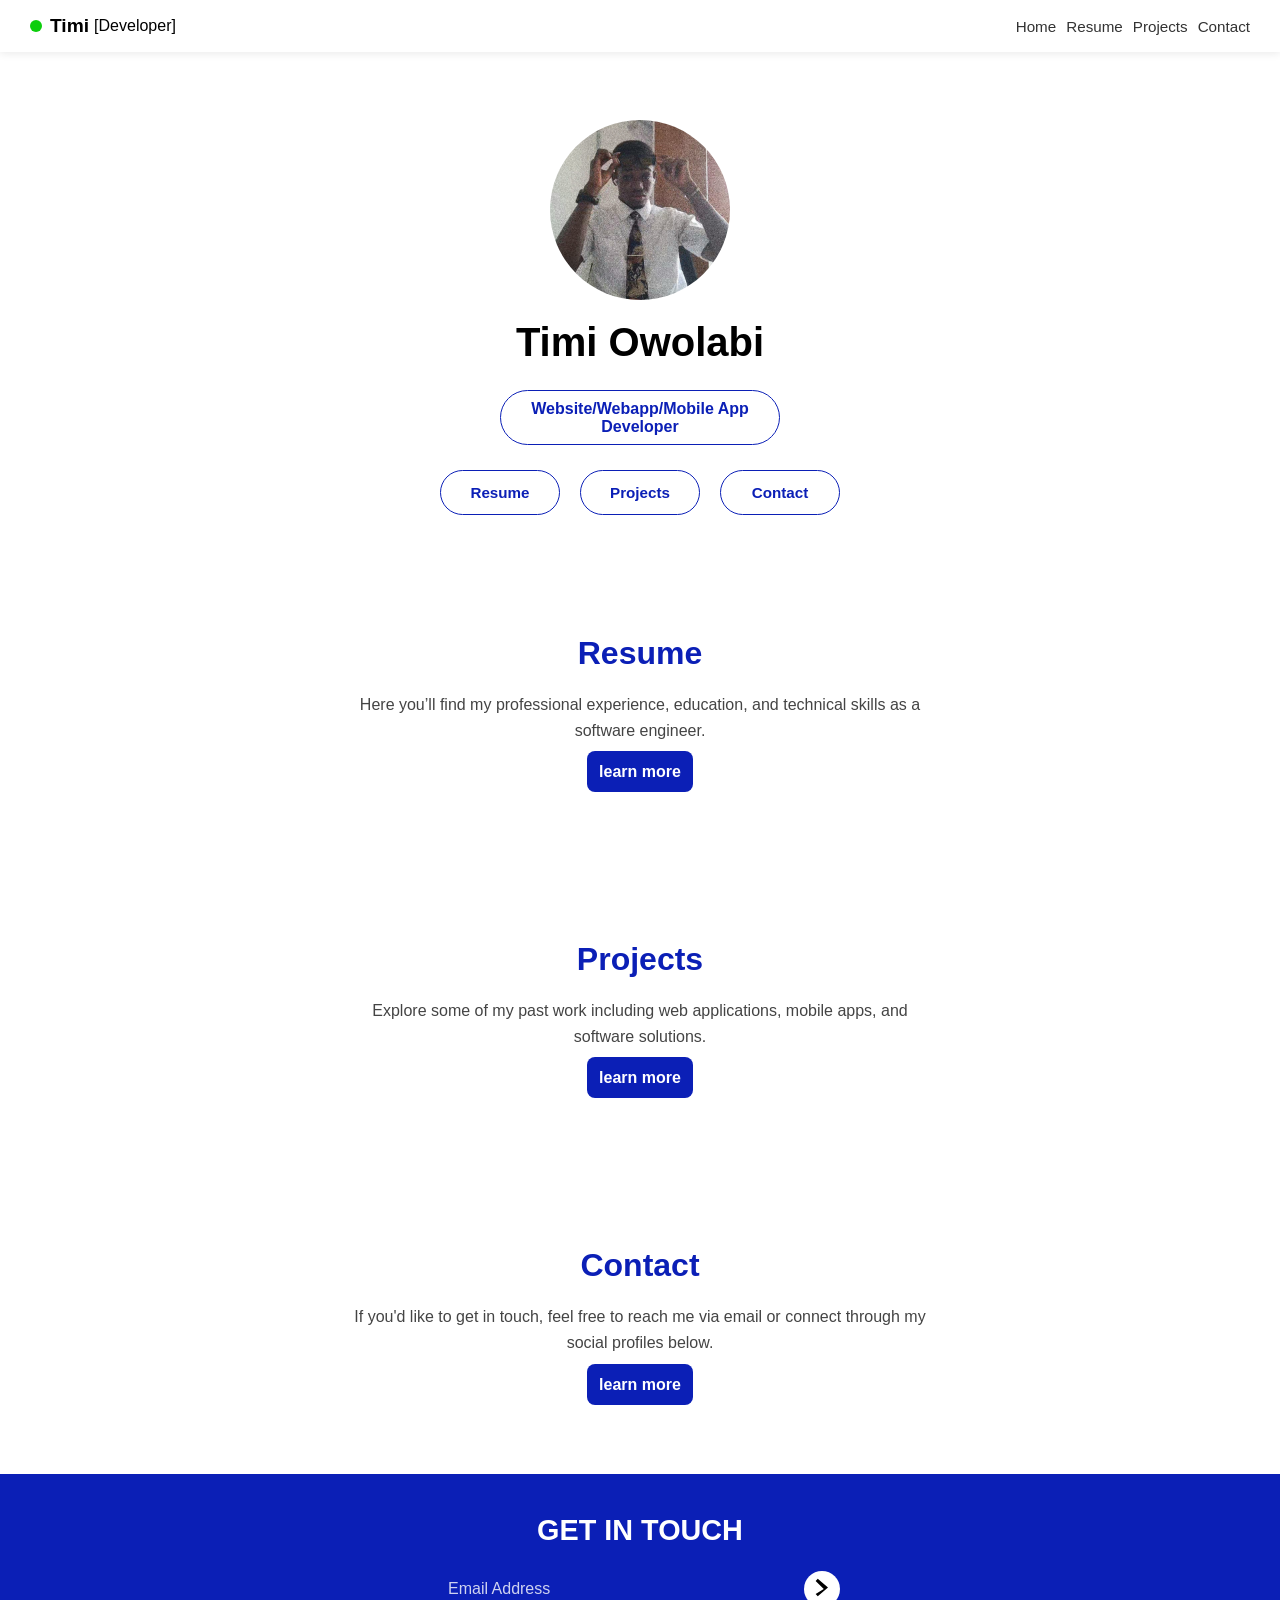
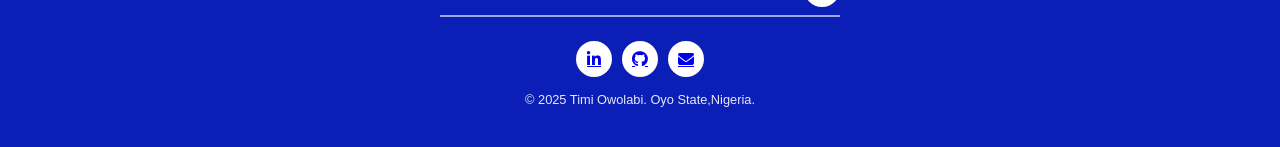
==== index.html @ 9ae62fbc "Add files via upload" ====
<!DOCTYPE html>
<html lang="en">
<head>
  <meta charset="UTF-8">
  <meta name="viewport" content="width=device-width, initial-scale=1.0">
  <meta name="description" content="Portfolio of Timi Owolabi - Software Engineer specializing in Website, Web App, and Mobile App development.">
  <meta property="og:title" content="Timi Owolabi - Portfolio">
  <meta property="og:description" content="Explore projects, resume, and contact details of Timi Owolabi, a software engineer.">
  <meta property="og:type" content="website">
    <link rel="stylesheet" href="https://cdnjs.cloudflare.com/ajax/libs/font-awesome/6.4.0/css/all.min.css">
    <link rel="icon" href="icon1.png">
  <title>Timi</title>
  <style>
    * {
      margin: 0;
      padding: 0;
      box-sizing: border-box;
      font-family: "Arial", sans-serif;
      scroll-behavior: smooth;
    }

    body {
      background: white;
      color: #000;
      display: flex;
      flex-direction: column;
      min-height: 100vh;
    }

    header {
      width: 100%;
      display: flex;
      justify-content: space-between;
      align-items: center;
      padding: 15px 30px;
      position: fixed;
      top: 0;
      background: #fff;
      box-shadow: 0 2px 8px rgba(0,0,0,0.08);
      z-index: 1000;
    }

    .logo {
      display: flex;
      align-items: center;
      font-weight: bold;
      font-size: 1.2rem;
    }

    .logo span {
      width: 12px;
      height: 12px;
      background: rgb(13, 206, 13);
      border-radius: 50%;
      display: inline-block;
      margin-right: 8px;
    }

    nav {
      display: flex;
      gap: 10px;
    }

    nav a {
      text-decoration: none;
      color: #333;
      font-size: 0.95rem;
      transition: color 0.3s ease;
    }
    nav a:hover { color: #0b1fb6; }

    .hamburger {
      display: none;
      flex-direction: column;
      justify-content: space-between;
      width: 25px;
      height: 20px;
      cursor: pointer;
    }

    .hamburger span {
      display: block;
      height: 3px;
      width: 100%;
      background: #111;
      border-radius: 2px;
      transition: all 0.3s ease;
    }

    .hamburger.active span:nth-child(1) {
      transform: rotate(45deg) translate(5px, 5px);
    }
    .hamburger.active span:nth-child(2) {
      opacity: 0;
    }
    .hamburger.active span:nth-child(3) {
      transform: rotate(-45deg) translate(5px, -5px);
    }

    nav.mobile {
      position: absolute;
      top: 60px;
      right: 20px;
      background: none;
      border: none;
      border-radius: 8px;
      flex-direction: column;
      display: none;
      padding: 10px;
    }

    nav.mobile a {
      padding: 10px;
      font-size: 1rem;
      color: #111;
    }

    nav.mobile.show { display: flex; }

    .hero {
      flex: 1;
      display: flex;
      flex-direction: column;
      align-items: center;
      padding: 120px 20px 40px;
      text-align: center;
      opacity: 0;
      transform: translateY(50px);
      animation: slideUp 1s ease-out forwards;
    }

    @keyframes slideUp {
      to { opacity: 1; transform: translateY(0); }
    }

    .hero img {
      width: 180px;
      height: 180px;
      border-radius: 50%;
      object-fit: cover;
      margin-bottom: 20px;
    }

    .hero h1 {
      font-size: 2.5rem;
      margin-bottom: 10px;
    }

    .buttonz {
      display: flex;
      justify-content: center;
      margin-top: 15px;
    }
    .buttonz a {
      display: flex;
      justify-content: center;
      align-items: center;
      width: 280px;
      height: 55px;
      border: 1px solid #0b1fb6;
      border-radius: 30px;
      text-decoration: none;
      font-weight: bold;
      font-size: 1rem;
      color: #0b1fb6;
      transition: transform 0.3s ease, background 0.3s ease;
    }
    .buttonz a:hover {
      transform: scale(1.05);
      background: #0b1fb6;
      color: #fff;
    }

    .buttons {
      display: flex;
      justify-content: center;
      gap: 20px;
      margin-top: 25px;
      flex-wrap: wrap;
    }
    .buttons a {
      display: flex;
      justify-content: center;
      align-items: center;
      width: 120px;
      height: 45px;
      border: 1px solid #0b1fb6;
      border-radius: 25px;
      text-decoration: none;
      font-weight: bold;
      font-size: 0.95rem;
      color: #0b1fb6;
      transition: transform 0.3s ease, background 0.3s ease;
    }
    .buttons a:hover {
      transform: scale(1.05);
      background: #0b1fb6;
      color: #fff;
    }

    section {
      padding: 80px 20px;
      text-align: center;
    }
    section h2 {
      font-size: 2rem;
      margin-bottom: 20px;
      color: #0b1fb6;
    }
    section p {
      max-width: 600px;
      margin: auto;
      line-height: 1.6;
      color: #444;
      margin-bottom: 20px;
    }

    footer {
      background: #0b1fb6;
      color: #fff;
      padding: 40px 20px;
      text-align: center;
    }

    footer h1 {
      font-size: 1.8rem;
      margin-bottom: 15px;
    }

    .subscribe {
      margin: 1.5rem auto;
      width: min(400px, 96%);
      display: flex;
      align-items: center;
      gap: .5rem;
      border-bottom: 2px solid rgba(255,255,255,.6);
      padding-bottom: .5rem;
    }
    .subscribe input {
      flex: 1;
      background: transparent;
      border: none;
      color: #fff;
      font-size: 1rem;
      padding: .4rem 0;
      outline: none;
    }
    .subscribe input::placeholder {
      color: rgba(255,255,255,.8);
    }
    .send {
      flex: none;
      width: 36px;
      height: 36px;
      border: none;
      border-radius: 50%;
      background: #fff;
      color: #0b1fb6;
      display: grid;
      place-items: center;
      cursor: pointer;
      transition: transform .2s ease;
    }
    .send:hover { transform: scale(1.1); }

    .socials {
      list-style: none;
      display: flex;
      justify-content: center;
      gap: 10px;
      padding: 0;
      margin: 15px 0;
    }
    .socials a {
      width: 36px;
      height: 36px;
      display: grid;
      place-items: center;
      border-radius: 50%;
      background: #fff;
      transition: transform .15s ease;
    }
    .socials a:hover { transform: translateY(-3px); }
    .socials svg { width: 18px; height: 18px; fill: #0b1fb6; }

    .copy {
      font-size: 0.8rem;
      margin-top: 10px;
      opacity: 0.9;
    }

  .btn {
    margin-top: 10px;
    background: #0b1fb6;
      text-decoration: none;
      color: #fff;
      padding: 12px;
      border-radius: 8px;
      font-weight: bold;
    }

    @media (max-width: 768px) {
      nav.desktop { display: none; }
      .hamburger { display: flex; }
      .hero h1 { font-size: 2rem; }
    }
  </style>
</head>
<body>
  <header>
    <div class="logo">
      <span></span> Timi <small style="margin-left:5px;font-weight:normal;">[Developer]</small>
    </div>

    <nav class="desktop">
      <a href="home.html">Home</a>
      <a href="#resume">Resume</a>
      <a href="#projects">Projects</a>
      <a href="#contact">Contact</a>
    </nav>

    <div class="hamburger" id="hamburger">
      <span></span><span></span><span></span>
    </div>

    <nav class="mobile" id="mobileNav">
      <a href="home.html">Home</a>
      <a href="Resume.html">Resume</a>
      <a href="Projects.html">Projects</a>
      <a href="Contact.html">Contact</a>
    </nav>
  </header>

  <section class="hero">
    <img src="Pim3.jpg" alt="Profile picture of Timi Owolabi" loading="lazy">
    <h1>Timi Owolabi</h1>
    <div class="buttonz">
      <a href="home.html">Website/Webapp/Mobile App Developer</a>
    </div>
    <div class="buttons">
      <a href="#resume">Resume</a>
      <a href="#projects">Projects</a>
      <a href="#contact">Contact</a>
    </div>
  </section>

  <section id="resume">
    <h2>Resume</h2>
    <p>Here you’ll find my professional experience, education, and technical skills as a software engineer.</p>
    <a href="Resume.html" class="btn">learn more</a>
  </section>

  <section id="projects">
    <h2>Projects</h2>
    <p>Explore some of my past work including web applications, mobile apps, and software solutions.</p>
    <a href="Projects.html" class="btn">learn more</a>
  </section>

  <section id="contact">
    <h2>Contact</h2>
    <p>If you'd like to get in touch, feel free to reach me via email or connect through my social profiles below.</p>
    <a href="Contact.html" class="btn">learn more</a>
  </section>

  <footer>
    <h1>GET IN TOUCH</h1>

    <form class="subscribe" action="#" method="post" novalidate>
      <label for="email" class="visually-hidden"></label>
      <input id="email" name="email" type="email" placeholder="Email Address" required>
      <button class="send" type="submit" aria-label="Submit email">
        <svg viewBox="0 0 24 24" aria-hidden="true"><path d="M13.172 12 7.757 6.586l1.414-1.414L16 11l-6.829 5.828-1.414-1.414L13.172 12z"/></svg>
      </button>
    </form>

    <ul class="socials" aria-label="Social links">
      <a href="https://www.linkedin.com/in/emmanuel-timileyin-owolabi-ba5b5137a?utm_source=share&utm_campaign=share_via&utm_content=profile&utm_medium=android_app"><i class="fab fa-linkedin-in"></i></a>
      <a href="https://github.com/timi-xx"><i class="fab fa-github"></i></a>
      <a href="mailto:owolabiemma15@gmail.com" target="_blank" title="Email"><i class="fas fa-envelope"></i></a>
   </ul>

    <p class="copy">© 2025 Timi Owolabi. Oyo State,Nigeria.</p>
  </footer>

  <script>
    const hamburger = document.getElementById('hamburger');
    const mobileNav = document.getElementById('mobileNav');

    hamburger.addEventListener('click', () => {
      hamburger.classList.toggle('active');
      mobileNav.classList.toggle('show');
    });
  </script>
</body>
</html>
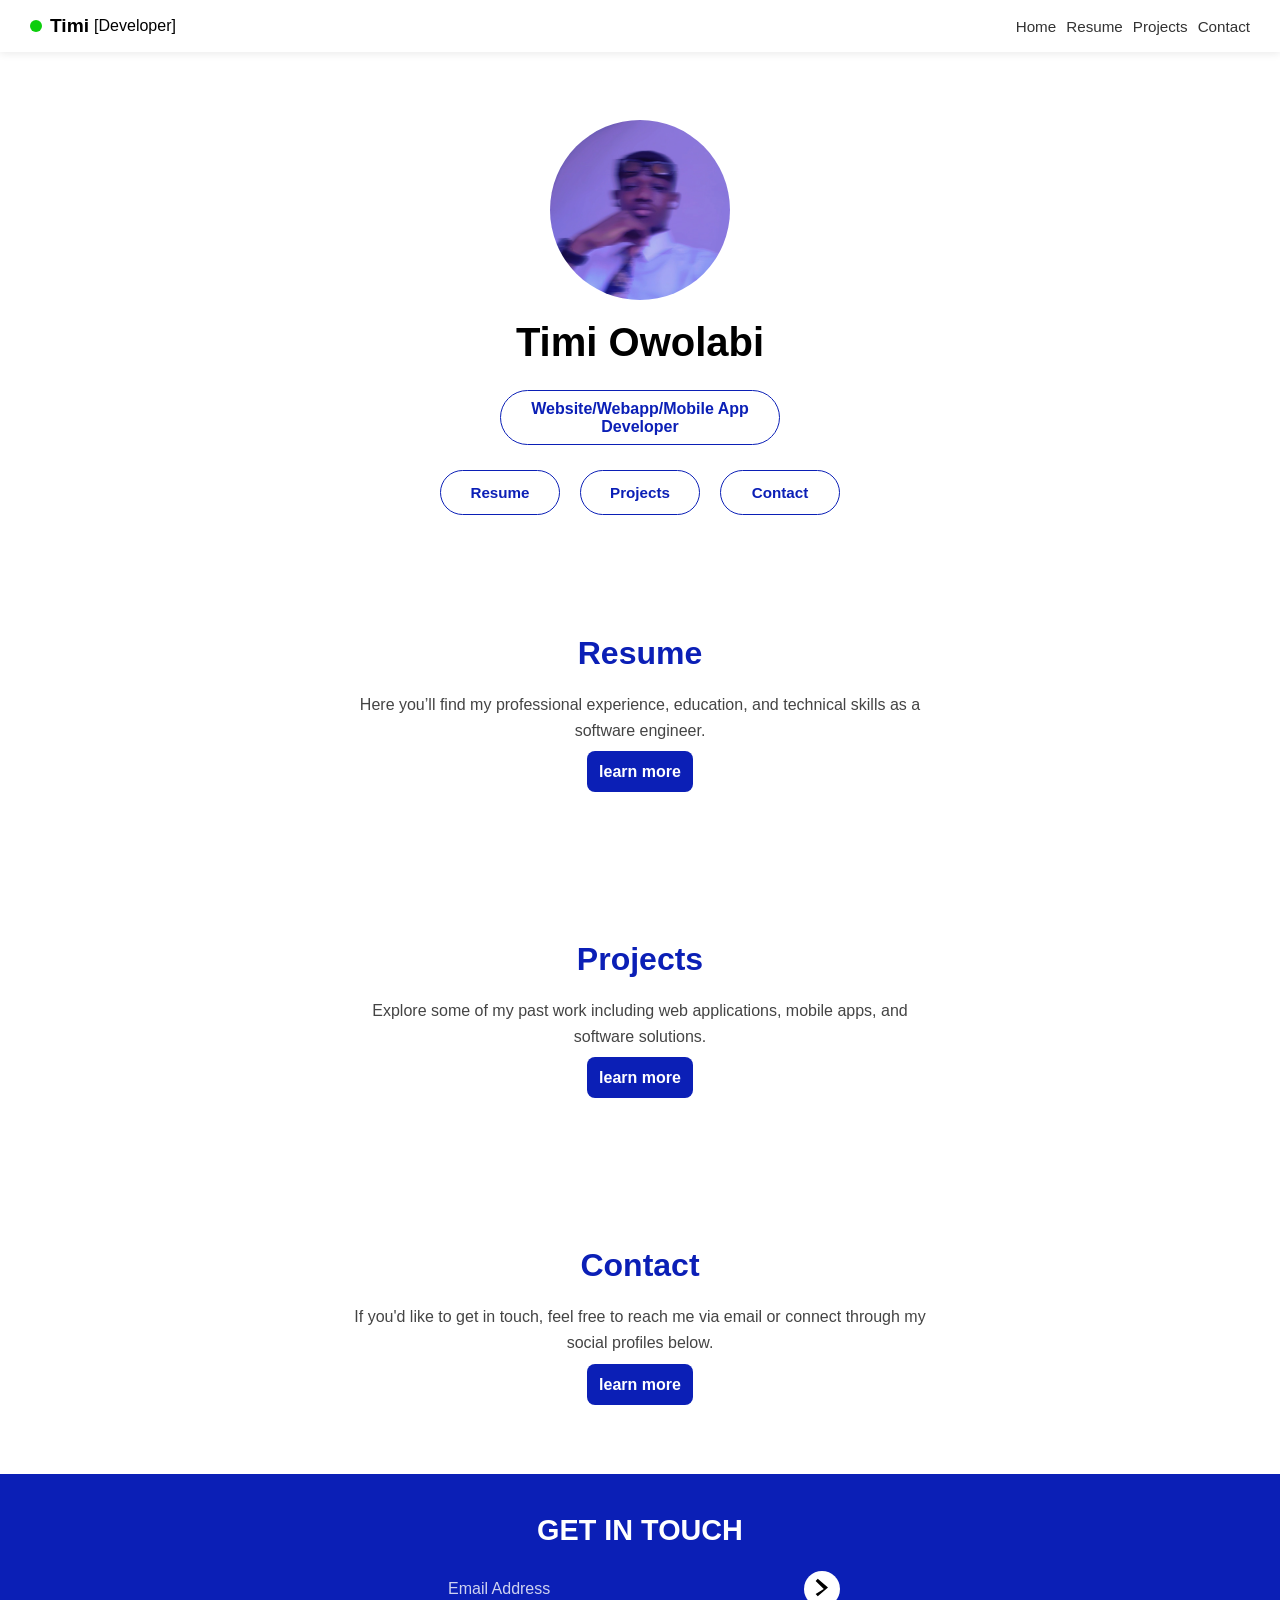
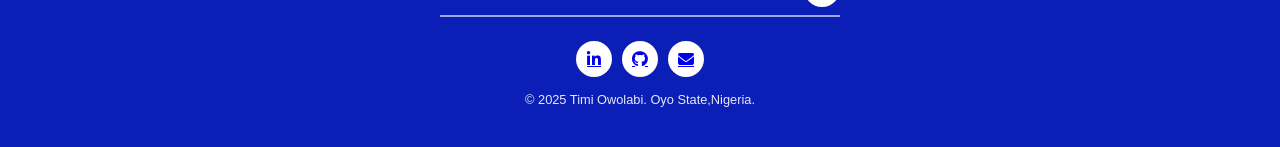
==== commit 8f41a5ce: "Update index.html" ====
--- a/index.html
+++ b/index.html
@@ -332,7 +332,7 @@
   </header>
 
   <section class="hero">
-    <img src="Pim3.jpg" alt="Profile picture of Timi Owolabi" loading="lazy">
+    <img src="Pimage3.jpg" alt="Profile picture of Timi Owolabi" loading="lazy">
     <h1>Timi Owolabi</h1>
     <div class="buttonz">
       <a href="home.html">Website/Webapp/Mobile App Developer</a>
@@ -392,4 +392,4 @@
     });
   </script>
 </body>
-</html>+</html>
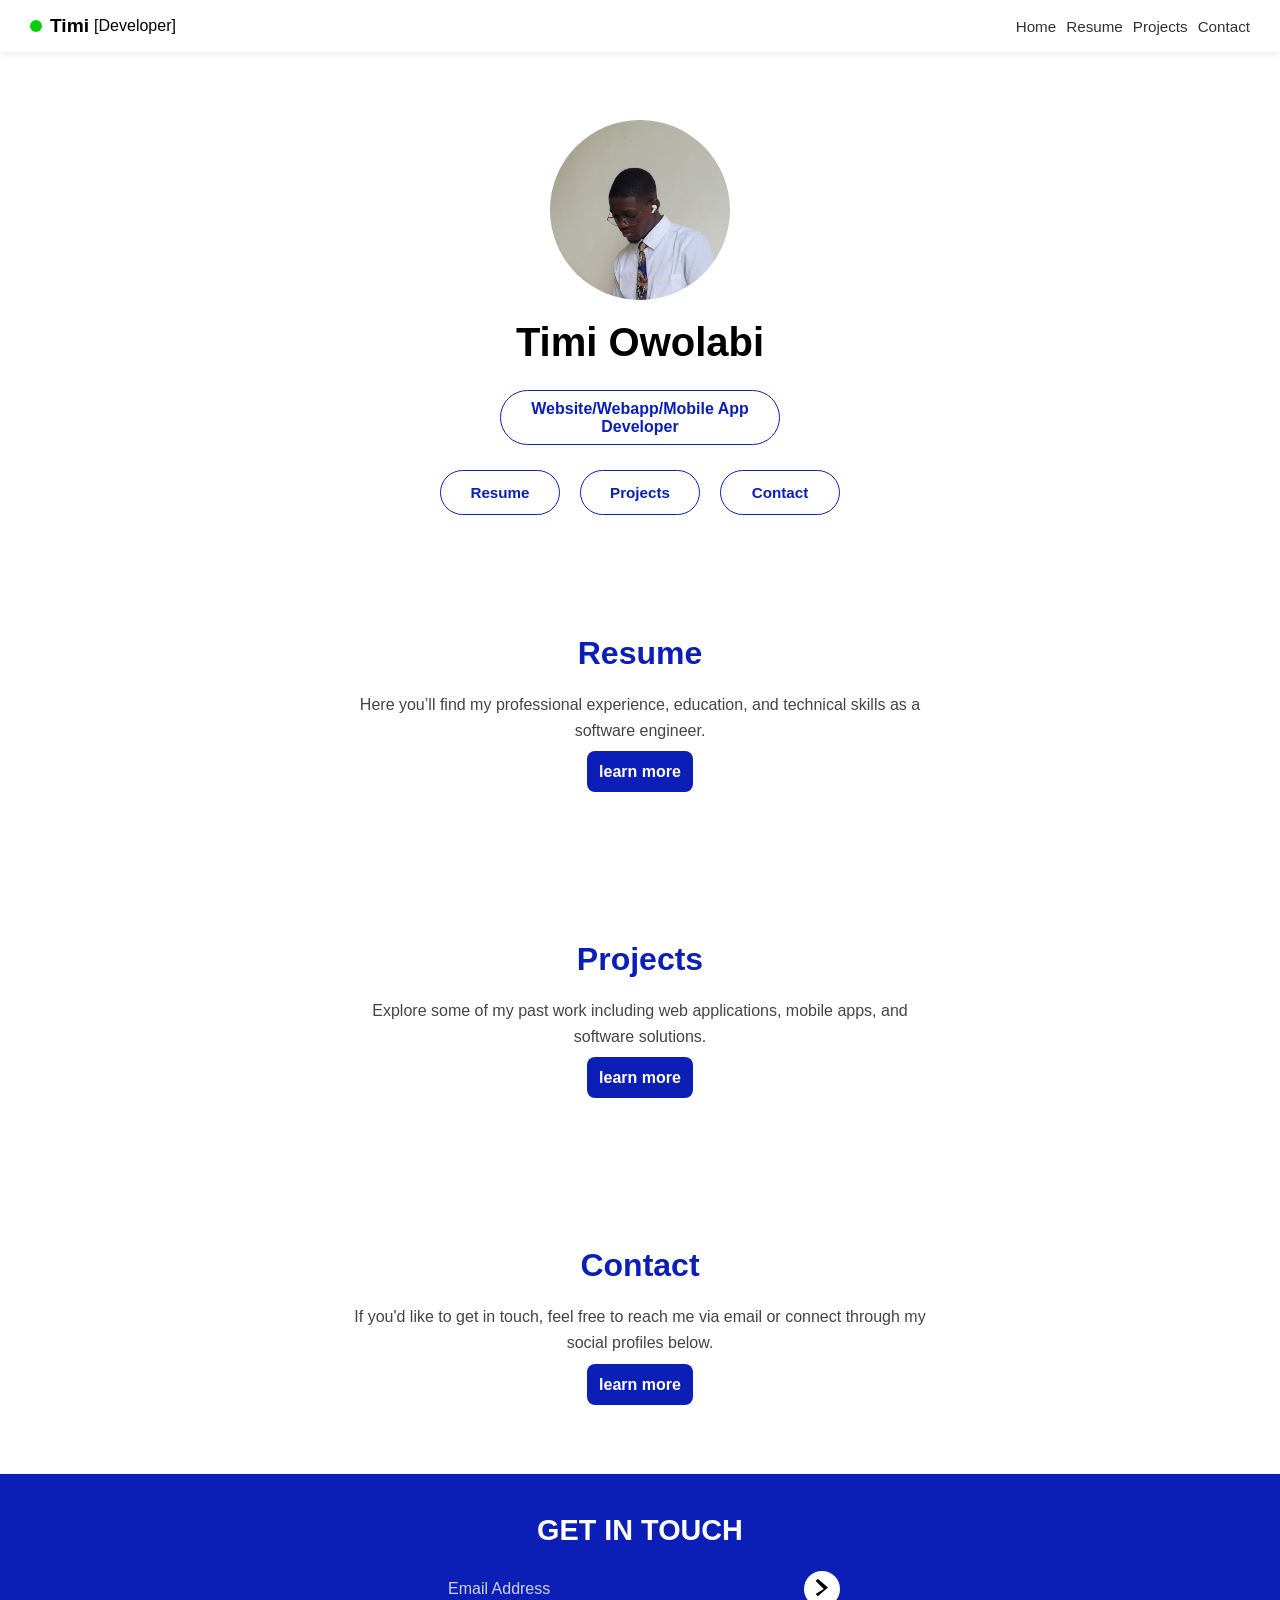
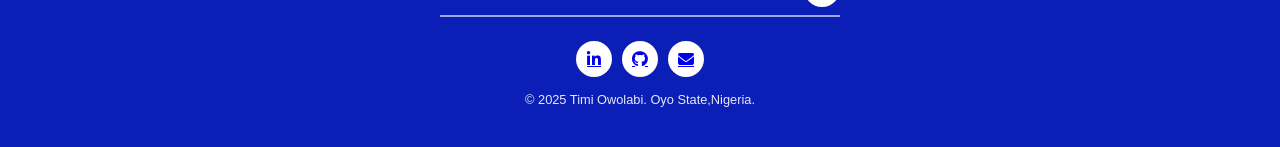
==== commit 0f408c59: "Add files via upload" ====
--- a/index.html
+++ b/index.html
@@ -8,7 +8,7 @@
   <meta property="og:description" content="Explore projects, resume, and contact details of Timi Owolabi, a software engineer.">
   <meta property="og:type" content="website">
     <link rel="stylesheet" href="https://cdnjs.cloudflare.com/ajax/libs/font-awesome/6.4.0/css/all.min.css">
-    <link rel="icon" href="icon1.png">
+    <link rel="icon" href="Pimage3.jpg">
   <title>Timi</title>
   <style>
     * {
@@ -392,4 +392,4 @@
     });
   </script>
 </body>
-</html>
+</html>
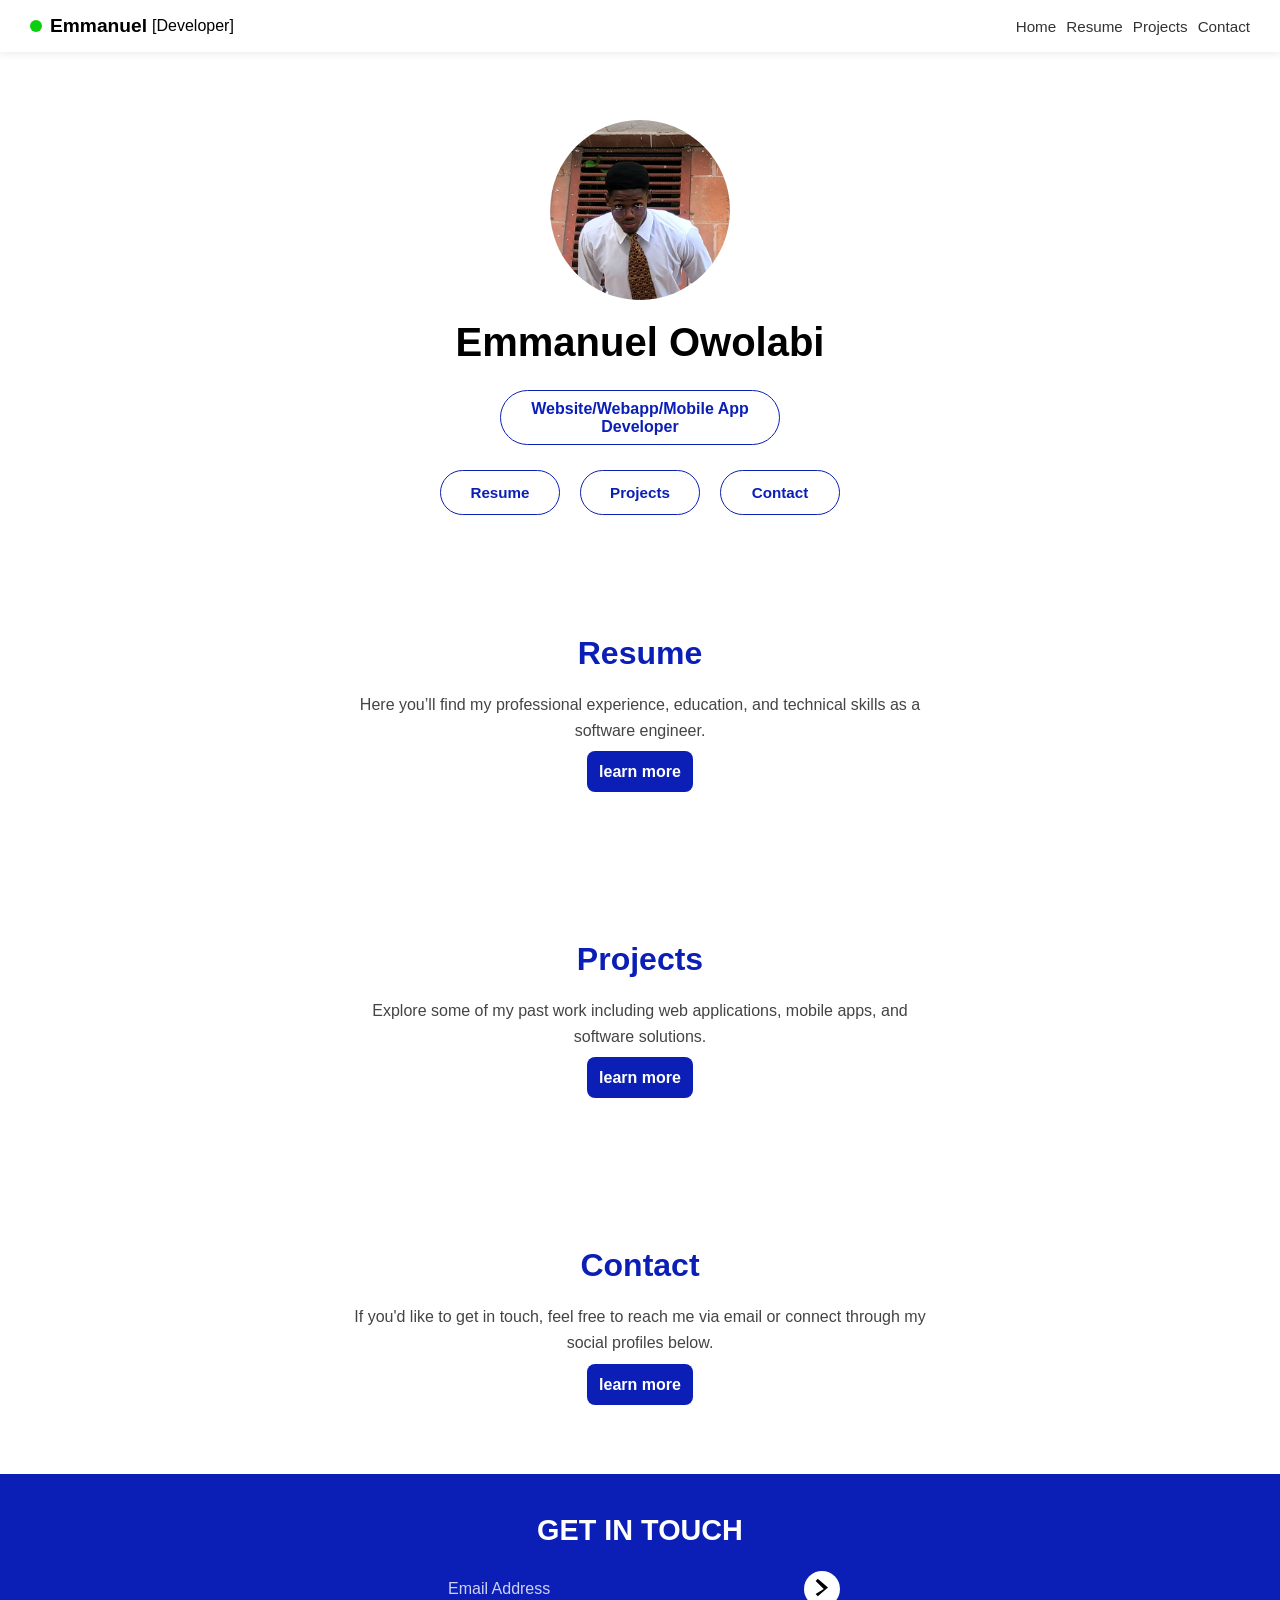
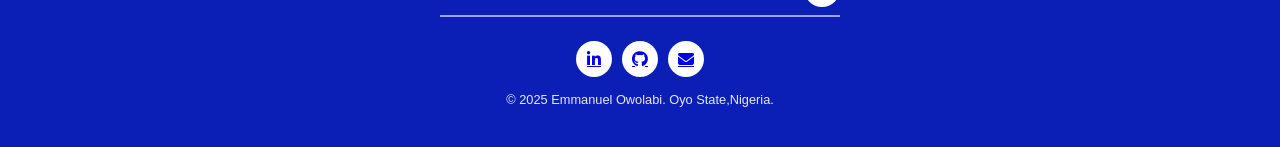
==== commit c6b14bf2: "Add files via upload" ====
--- a/index.html
+++ b/index.html
@@ -3,13 +3,13 @@
 <head>
   <meta charset="UTF-8">
   <meta name="viewport" content="width=device-width, initial-scale=1.0">
-  <meta name="description" content="Portfolio of Timi Owolabi - Software Engineer specializing in Website, Web App, and Mobile App development.">
-  <meta property="og:title" content="Timi Owolabi - Portfolio">
+  <meta name="description" content="Portfolio of Emmanuel Owolabi - Software Engineer specializing in Website, Web App, and Mobile App development.">
+  <meta property="og:title" content="Emmanuel Owolabi - Portfolio">
   <meta property="og:description" content="Explore projects, resume, and contact details of Timi Owolabi, a software engineer.">
   <meta property="og:type" content="website">
     <link rel="stylesheet" href="https://cdnjs.cloudflare.com/ajax/libs/font-awesome/6.4.0/css/all.min.css">
     <link rel="icon" href="Pimage3.jpg">
-  <title>Timi</title>
+  <title>Emmanuel</title>
   <style>
     * {
       margin: 0;
@@ -309,7 +309,7 @@
 <body>
   <header>
     <div class="logo">
-      <span></span> Timi <small style="margin-left:5px;font-weight:normal;">[Developer]</small>
+      <span></span> Emmanuel <small style="margin-left:5px;font-weight:normal;">[Developer]</small>
     </div>
 
     <nav class="desktop">
@@ -333,7 +333,7 @@
 
   <section class="hero">
     <img src="Pimage3.jpg" alt="Profile picture of Timi Owolabi" loading="lazy">
-    <h1>Timi Owolabi</h1>
+    <h1>Emmanuel Owolabi</h1>
     <div class="buttonz">
       <a href="home.html">Website/Webapp/Mobile App Developer</a>
     </div>
@@ -379,7 +379,7 @@
       <a href="mailto:owolabiemma15@gmail.com" target="_blank" title="Email"><i class="fas fa-envelope"></i></a>
    </ul>
 
-    <p class="copy">© 2025 Timi Owolabi. Oyo State,Nigeria.</p>
+    <p class="copy">© 2025 Emmanuel Owolabi. Oyo State,Nigeria.</p>
   </footer>
 
   <script>
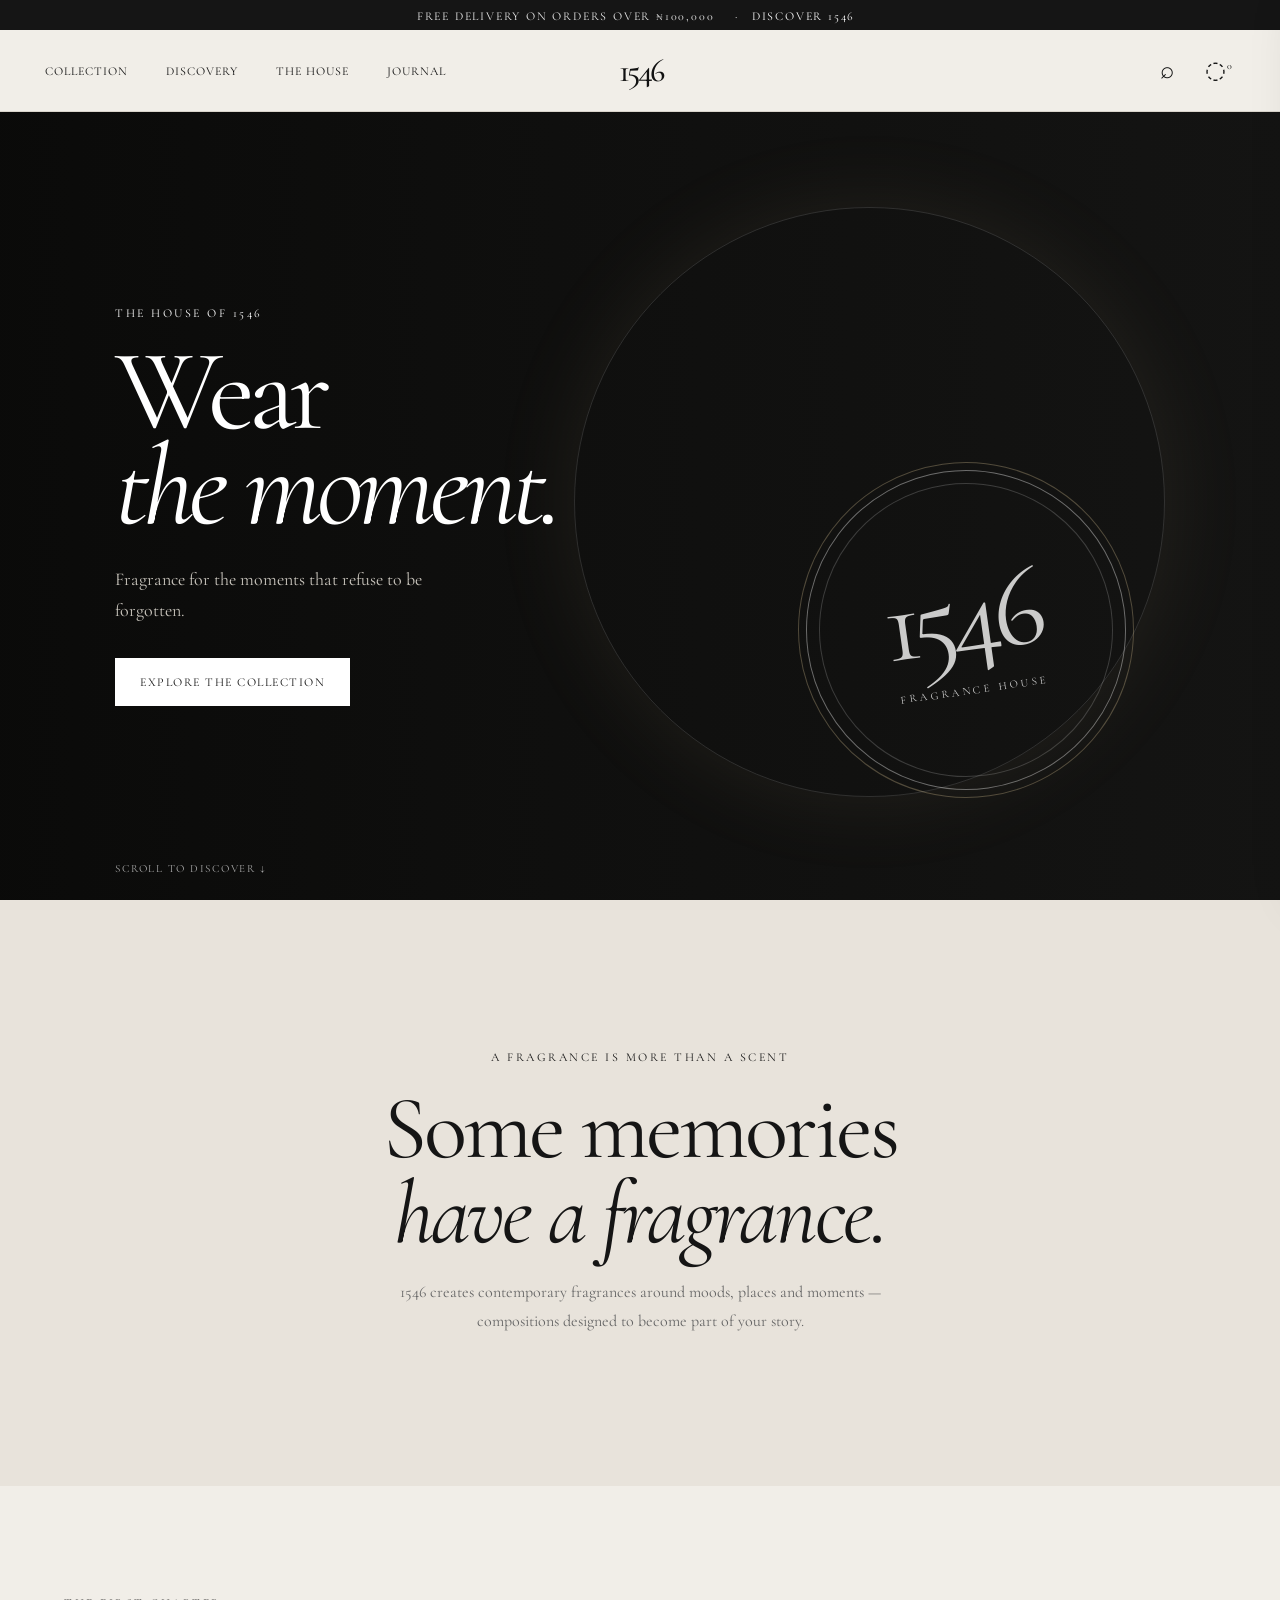
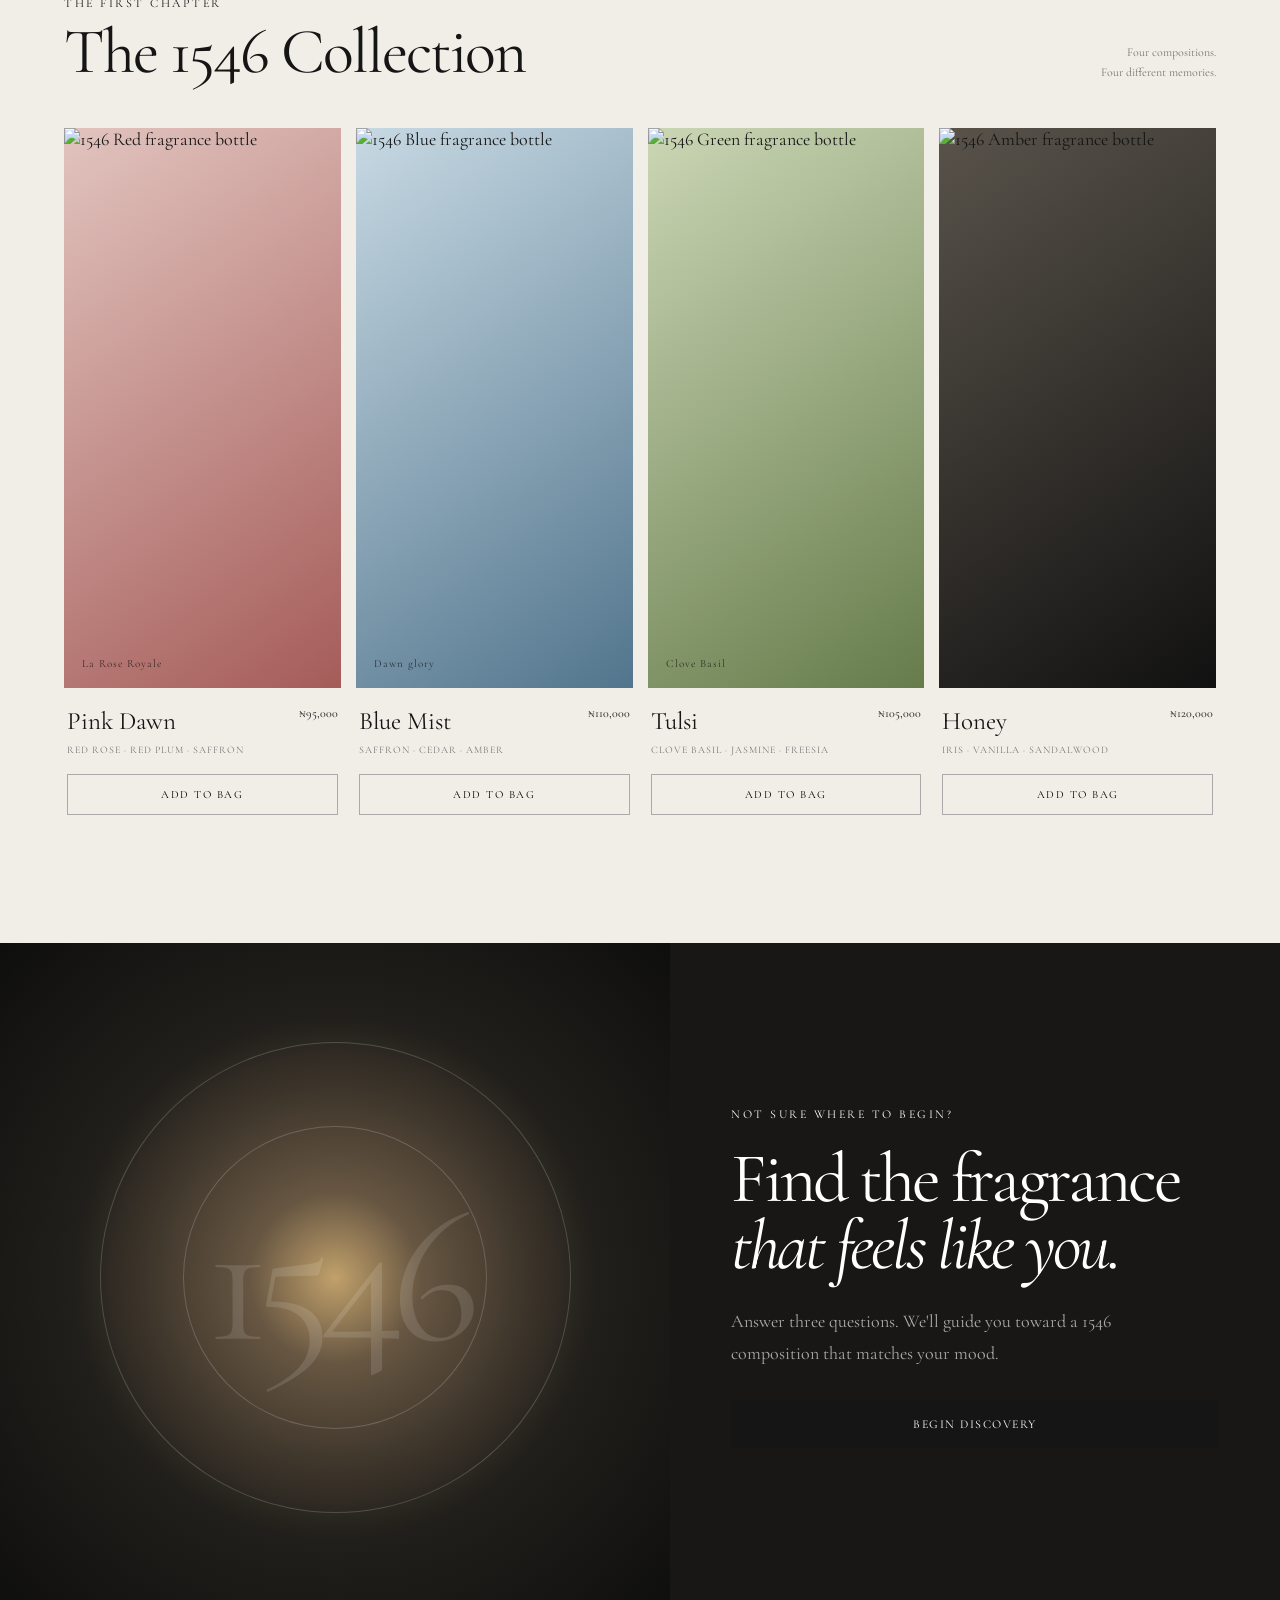
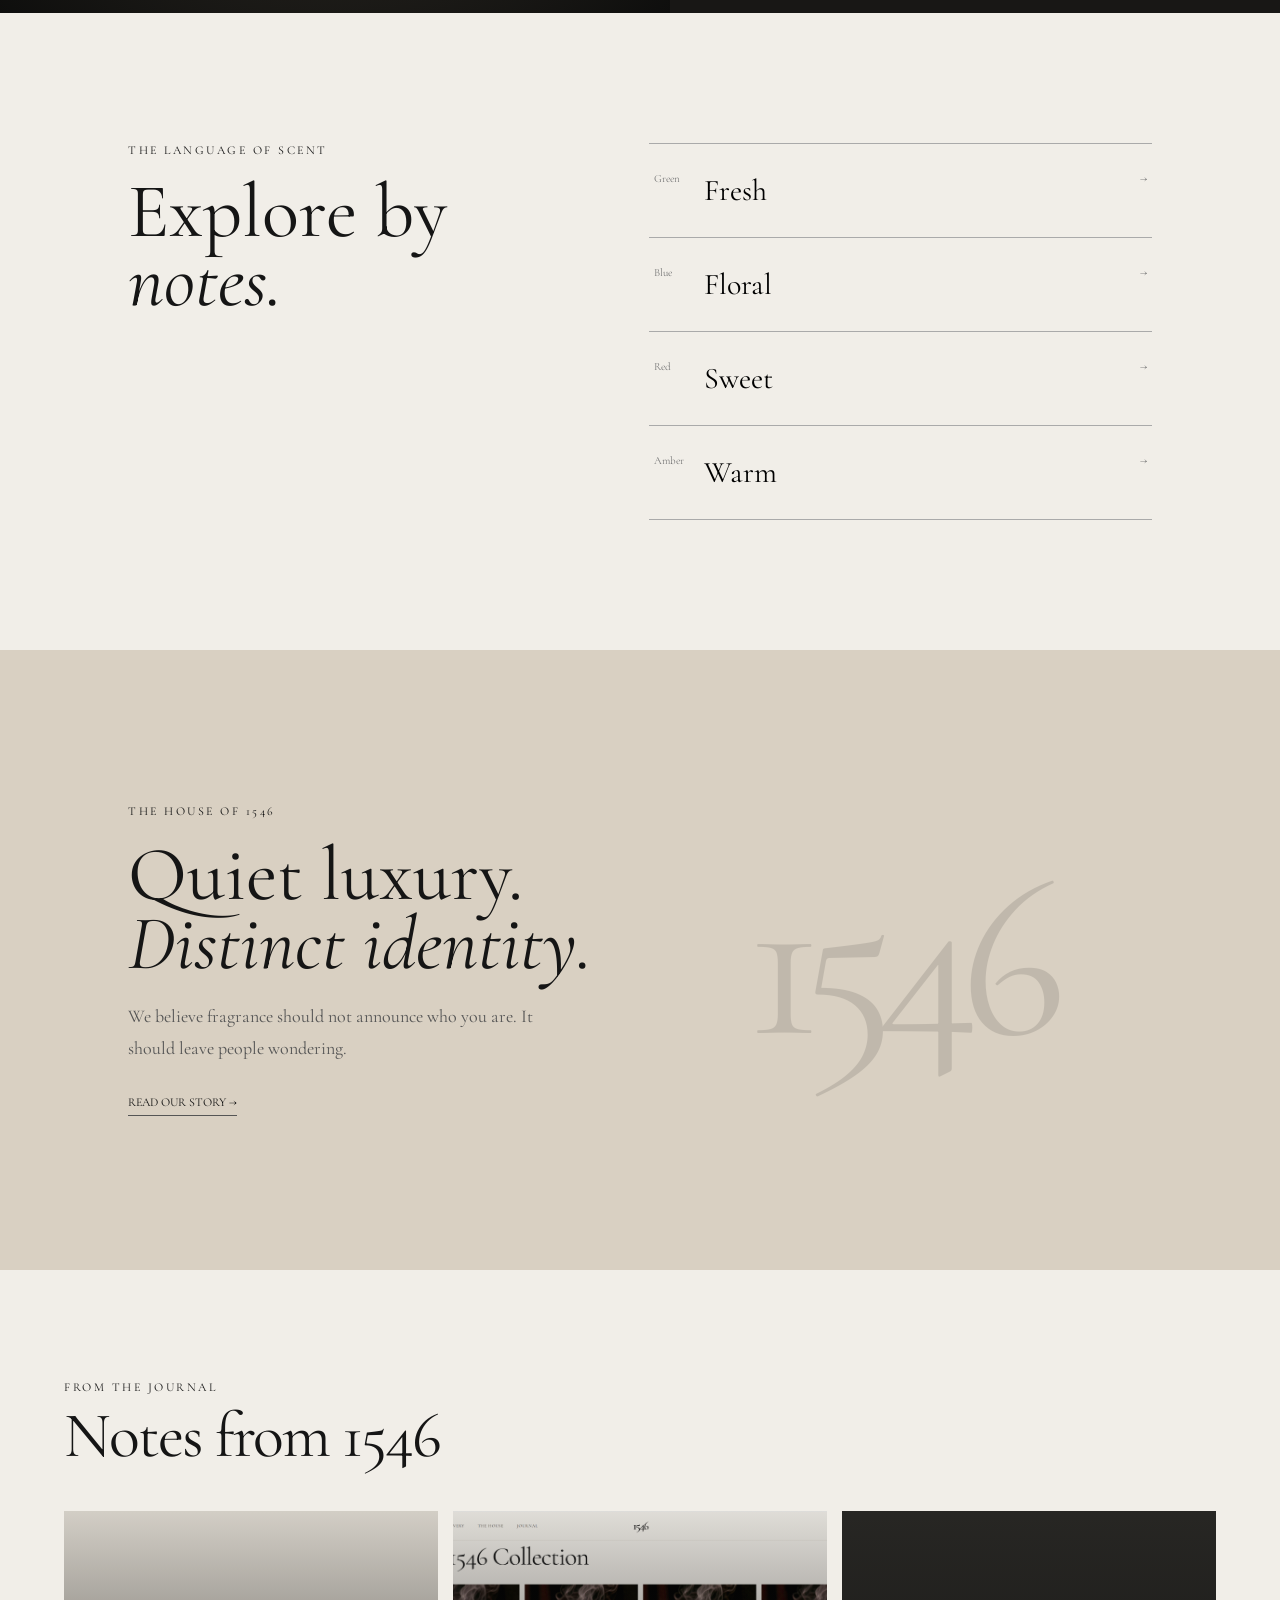
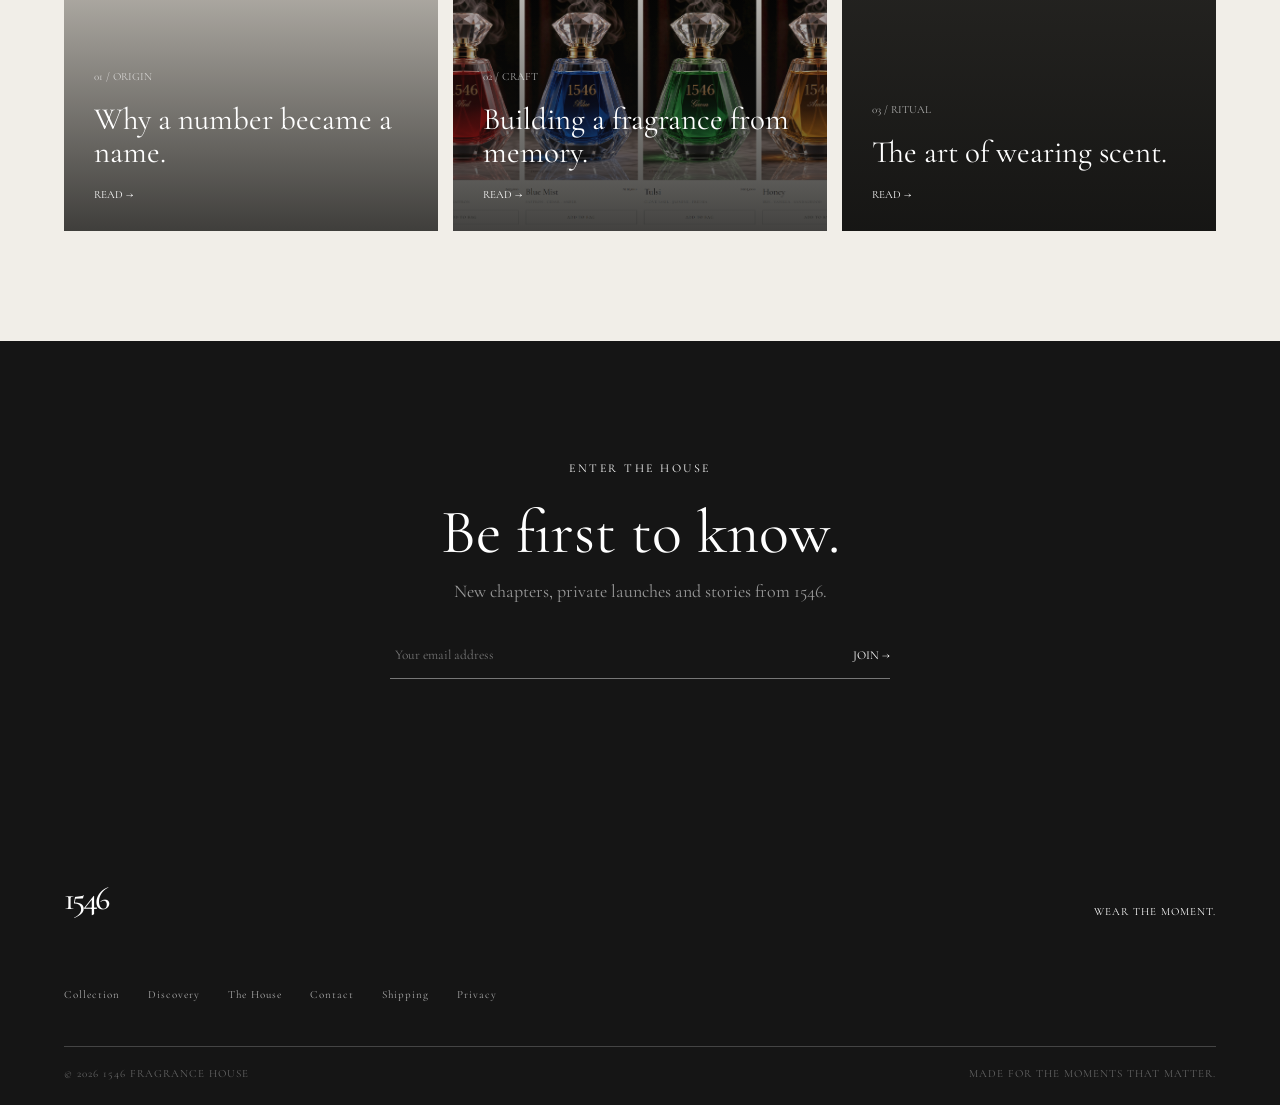
==== commit b4474492: "Add files via upload" ====
--- a/index.html
+++ b/index.html
@@ -3,393 +3,209 @@
 <head>
   <meta charset="UTF-8">
   <meta name="viewport" content="width=device-width, initial-scale=1.0">
-  <meta name="description" content="Portfolio of Emmanuel Owolabi - Software Engineer specializing in Website, Web App, and Mobile App development.">
-  <meta property="og:title" content="Emmanuel Owolabi - Portfolio">
-  <meta property="og:description" content="Explore projects, resume, and contact details of Timi Owolabi, a software engineer.">
-  <meta property="og:type" content="website">
-    <link rel="stylesheet" href="https://cdnjs.cloudflare.com/ajax/libs/font-awesome/6.4.0/css/all.min.css">
-    <link rel="icon" href="Pimage3.jpg">
-  <title>Emmanuel</title>
-  <style>
-    * {
-      margin: 0;
-      padding: 0;
-      box-sizing: border-box;
-      font-family: "Arial", sans-serif;
-      scroll-behavior: smooth;
-    }
-
-    body {
-      background: white;
-      color: #000;
-      display: flex;
-      flex-direction: column;
-      min-height: 100vh;
-    }
-
-    header {
-      width: 100%;
-      display: flex;
-      justify-content: space-between;
-      align-items: center;
-      padding: 15px 30px;
-      position: fixed;
-      top: 0;
-      background: #fff;
-      box-shadow: 0 2px 8px rgba(0,0,0,0.08);
-      z-index: 1000;
-    }
-
-    .logo {
-      display: flex;
-      align-items: center;
-      font-weight: bold;
-      font-size: 1.2rem;
-    }
-
-    .logo span {
-      width: 12px;
-      height: 12px;
-      background: rgb(13, 206, 13);
-      border-radius: 50%;
-      display: inline-block;
-      margin-right: 8px;
-    }
-
-    nav {
-      display: flex;
-      gap: 10px;
-    }
-
-    nav a {
-      text-decoration: none;
-      color: #333;
-      font-size: 0.95rem;
-      transition: color 0.3s ease;
-    }
-    nav a:hover { color: #0b1fb6; }
-
-    .hamburger {
-      display: none;
-      flex-direction: column;
-      justify-content: space-between;
-      width: 25px;
-      height: 20px;
-      cursor: pointer;
-    }
-
-    .hamburger span {
-      display: block;
-      height: 3px;
-      width: 100%;
-      background: #111;
-      border-radius: 2px;
-      transition: all 0.3s ease;
-    }
-
-    .hamburger.active span:nth-child(1) {
-      transform: rotate(45deg) translate(5px, 5px);
-    }
-    .hamburger.active span:nth-child(2) {
-      opacity: 0;
-    }
-    .hamburger.active span:nth-child(3) {
-      transform: rotate(-45deg) translate(5px, -5px);
-    }
-
-    nav.mobile {
-      position: absolute;
-      top: 60px;
-      right: 20px;
-      background: none;
-      border: none;
-      border-radius: 8px;
-      flex-direction: column;
-      display: none;
-      padding: 10px;
-    }
-
-    nav.mobile a {
-      padding: 10px;
-      font-size: 1rem;
-      color: #111;
-    }
-
-    nav.mobile.show { display: flex; }
-
-    .hero {
-      flex: 1;
-      display: flex;
-      flex-direction: column;
-      align-items: center;
-      padding: 120px 20px 40px;
-      text-align: center;
-      opacity: 0;
-      transform: translateY(50px);
-      animation: slideUp 1s ease-out forwards;
-    }
-
-    @keyframes slideUp {
-      to { opacity: 1; transform: translateY(0); }
-    }
-
-    .hero img {
-      width: 180px;
-      height: 180px;
-      border-radius: 50%;
-      object-fit: cover;
-      margin-bottom: 20px;
-    }
-
-    .hero h1 {
-      font-size: 2.5rem;
-      margin-bottom: 10px;
-    }
-
-    .buttonz {
-      display: flex;
-      justify-content: center;
-      margin-top: 15px;
-    }
-    .buttonz a {
-      display: flex;
-      justify-content: center;
-      align-items: center;
-      width: 280px;
-      height: 55px;
-      border: 1px solid #0b1fb6;
-      border-radius: 30px;
-      text-decoration: none;
-      font-weight: bold;
-      font-size: 1rem;
-      color: #0b1fb6;
-      transition: transform 0.3s ease, background 0.3s ease;
-    }
-    .buttonz a:hover {
-      transform: scale(1.05);
-      background: #0b1fb6;
-      color: #fff;
-    }
-
-    .buttons {
-      display: flex;
-      justify-content: center;
-      gap: 20px;
-      margin-top: 25px;
-      flex-wrap: wrap;
-    }
-    .buttons a {
-      display: flex;
-      justify-content: center;
-      align-items: center;
-      width: 120px;
-      height: 45px;
-      border: 1px solid #0b1fb6;
-      border-radius: 25px;
-      text-decoration: none;
-      font-weight: bold;
-      font-size: 0.95rem;
-      color: #0b1fb6;
-      transition: transform 0.3s ease, background 0.3s ease;
-    }
-    .buttons a:hover {
-      transform: scale(1.05);
-      background: #0b1fb6;
-      color: #fff;
-    }
-
-    section {
-      padding: 80px 20px;
-      text-align: center;
-    }
-    section h2 {
-      font-size: 2rem;
-      margin-bottom: 20px;
-      color: #0b1fb6;
-    }
-    section p {
-      max-width: 600px;
-      margin: auto;
-      line-height: 1.6;
-      color: #444;
-      margin-bottom: 20px;
-    }
-
-    footer {
-      background: #0b1fb6;
-      color: #fff;
-      padding: 40px 20px;
-      text-align: center;
-    }
-
-    footer h1 {
-      font-size: 1.8rem;
-      margin-bottom: 15px;
-    }
-
-    .subscribe {
-      margin: 1.5rem auto;
-      width: min(400px, 96%);
-      display: flex;
-      align-items: center;
-      gap: .5rem;
-      border-bottom: 2px solid rgba(255,255,255,.6);
-      padding-bottom: .5rem;
-    }
-    .subscribe input {
-      flex: 1;
-      background: transparent;
-      border: none;
-      color: #fff;
-      font-size: 1rem;
-      padding: .4rem 0;
-      outline: none;
-    }
-    .subscribe input::placeholder {
-      color: rgba(255,255,255,.8);
-    }
-    .send {
-      flex: none;
-      width: 36px;
-      height: 36px;
-      border: none;
-      border-radius: 50%;
-      background: #fff;
-      color: #0b1fb6;
-      display: grid;
-      place-items: center;
-      cursor: pointer;
-      transition: transform .2s ease;
-    }
-    .send:hover { transform: scale(1.1); }
-
-    .socials {
-      list-style: none;
-      display: flex;
-      justify-content: center;
-      gap: 10px;
-      padding: 0;
-      margin: 15px 0;
-    }
-    .socials a {
-      width: 36px;
-      height: 36px;
-      display: grid;
-      place-items: center;
-      border-radius: 50%;
-      background: #fff;
-      transition: transform .15s ease;
-    }
-    .socials a:hover { transform: translateY(-3px); }
-    .socials svg { width: 18px; height: 18px; fill: #0b1fb6; }
-
-    .copy {
-      font-size: 0.8rem;
-      margin-top: 10px;
-      opacity: 0.9;
-    }
-
-  .btn {
-    margin-top: 10px;
-    background: #0b1fb6;
-      text-decoration: none;
-      color: #fff;
-      padding: 12px;
-      border-radius: 8px;
-      font-weight: bold;
-    }
-
-    @media (max-width: 768px) {
-      nav.desktop { display: none; }
-      .hamburger { display: flex; }
-      .hero h1 { font-size: 2rem; }
-    }
-  </style>
+  <meta name="description" content="1546 — a modern fragrance house. Wear the moment.">
+  <title>1546 — Fragrance House</title>
+  <link rel="preconnect" href="https://fonts.googleapis.com">
+  <link rel="preconnect" href="https://fonts.gstatic.com" crossorigin>
+  <link href="https://fonts.googleapis.com/css2?family=Cormorant+Garamond:ital,wght@0,400;0,500;0,600;1,400;1,500&display=swap" rel="stylesheet">
+  <link rel="stylesheet" href="style.css">
+   <link rel="icon" type="image/png" href="1546.png">
+   <link rel="apple-touch-icon" href="1546.png">
 </head>
 <body>
-  <header>
-    <div class="logo">
-      <span></span> Emmanuel <small style="margin-left:5px;font-weight:normal;">[Developer]</small>
+  <div class="announcement">FREE DELIVERY ON ORDERS OVER ₦100,000 <span class="announcement-discovery"><span>·</span> DISCOVER 1546</span></div>
+
+  <header class="site-header">
+    <button type="button" class="icon-btn menu-btn" id="menuBtn" aria-label="Open menu">☰</button>
+    <a class="wordmark" href="#">1546</a>
+    <nav class="desktop-nav">
+      <a href="#collection">COLLECTION</a>
+      <a href="#discovery">DISCOVERY</a>
+      <a href="#house">THE HOUSE</a>
+      <a href="#journal">JOURNAL</a>
+    </nav>
+    <div class="utilities">
+      <button type="button" class="icon-btn" id="searchBtn" aria-label="Search">⌕</button>
+      <button type="button" class="icon-btn" id="bagBtn" aria-label="Open bag">◌<sup id="bagCount">0</sup></button>
     </div>
-
-    <nav class="desktop">
-      <a href="home.html">Home</a>
-      <a href="#resume">Resume</a>
-      <a href="#projects">Projects</a>
-      <a href="#contact">Contact</a>
-    </nav>
-
-    <div class="hamburger" id="hamburger">
-      <span></span><span></span><span></span>
+  </header>
+
+  <div class="mobile-menu" id="mobileMenu">
+    <button type="button" class="close-menu" id="closeMenu">×</button>
+    <a href="#collection">COLLECTION</a>
+    <a href="#discovery">DISCOVERY</a>
+    <a href="#house">THE HOUSE</a>
+    <a href="#journal">JOURNAL</a>
+  </div>
+
+  <div class="search-drawer" id="searchDrawer">
+    <input id="searchInput" type="search" placeholder="Search 1546 fragrances...">
+    <button type="button" id="closeSearch">×</button>
+    <div id="searchResults"></div>
+  </div>
+
+  <main>
+    <section class="hero">
+      <div class="hero-copy">
+        <p class="kicker">THE HOUSE OF 1546</p>
+        <h1>Wear<br><em>the moment.</em></h1>
+        <p class="hero-text">Fragrance for the moments that refuse to be forgotten.</p>
+        <a class="btn btn-light" href="#collection">EXPLORE THE COLLECTION</a>
+      </div>
+      <div class="hero-logo" aria-label="1546 Fragrance House">
+        <span class="hero-logo-number">1546</span>
+        <span class="hero-logo-name">FRAGRANCE HOUSE</span>
+      </div>
+      <div class="hero-scroll">SCROLL TO DISCOVER ↓</div>
+    </section>
+
+    <section class="manifesto">
+      <p class="kicker">A FRAGRANCE IS MORE THAN A SCENT</p>
+      <h2>Some memories<br><em>have a fragrance.</em></h2>
+      <p>1546 creates contemporary fragrances around moods, places and moments — compositions designed to become part of your story.</p>
+    </section>
+
+    <section class="collection" id="collection">
+      <div class="section-top">
+        <div>
+          <p class="kicker">THE FIRST CHAPTER</p>
+          <h2>The 1546 Collection</h2>
+        </div>
+        <p class="section-note">Four compositions.<br>Four different memories.</p>
+      </div>
+
+      <div class="product-grid">
+        <article class="product-card" data-name="Pink Dawn" data-family="Sweet">
+          <div class="bottle-scene scene-red">
+            <img class="collection-image" src="red.jpg" alt="1546 Red fragrance bottle">
+            <span class="scene-code">La Rose Royale</span>
+          </div>
+          <div class="product-info">
+            <div><div><h3>Pink Dawn</h3><p>RED ROSE · RED PLUM · SAFFRON</p></div><strong>₦95,000</strong></div>
+            <button type="button" class="add-btn" data-product="Pink Dawn" data-notes="RED ROSE · RED PLUM · SAFFRON" data-price="95000">ADD TO BAG</button>
+          </div>
+        </article>
+
+        <article class="product-card" data-name="Blue Mist" data-family="Floral">
+          <div class="bottle-scene scene-blue">
+            <img class="collection-image" src="blue.jpg" alt="1546 Blue fragrance bottle">
+            <span class="scene-code">Dawn glory</span>
+          </div>
+          <div class="product-info">
+            <div><div><h3>Blue Mist</h3><p>SAFFRON · CEDAR · AMBER</p></div><strong>₦110,000</strong></div>
+            <button type="button" class="add-btn" data-product="Blue Mist" data-notes="SAFFRON · CEDAR · AMBER" data-price="110000">ADD TO BAG</button>
+          </div>
+        </article>
+
+        <article class="product-card" data-name="Tulsi" data-family="Fresh">
+          <div class="bottle-scene scene-green">
+            <img class="collection-image" src="green.jpg" alt="1546 Green fragrance bottle">
+            <span class="scene-code">Clove Basil</span>
+          </div>
+          <div class="product-info">
+            <div><div><h3>Tulsi</h3><p>CLOVE BASIL · JASMINE · FREESIA</p></div><strong>₦105,000</strong></div>
+            <button type="button" class="add-btn" data-product="Tulsi" data-notes="CLOVE BASIL · JASMINE · FREESIA" data-price="105000">ADD TO BAG</button>
+          </div>
+        </article>
+
+        <article class="product-card" data-name="Honey" data-family="Amber">
+          <div class="bottle-scene scene-black">
+           <img class="collection-image" src="amber.jpg" alt="1546 Amber fragrance bottle">
+          </div>
+          <div class="product-info">
+            <div><div><h3>Honey</h3><p>IRIS · VANILLA · SANDALWOOD</p></div><strong>₦120,000</strong></div>
+            <button type="button" class="add-btn" data-product="Honey" data-notes="IRIS · VANILLA · SANDALWOOD" data-price="120000">ADD TO BAG</button>
+          </div>
+        </article>
+      </div>
+    </section>
+
+    <section class="discovery" id="discovery">
+      <div class="discovery-art"><span>1546</span></div>
+      <div class="discovery-copy">
+        <p class="kicker">NOT SURE WHERE TO BEGIN?</p>
+        <h2>Find the fragrance<br><em>that feels like you.</em></h2>
+        <p>Answer three questions. We'll guide you toward a 1546 composition that matches your mood.</p>
+        <button type="button" class="btn btn-dark" id="quizBtn">BEGIN DISCOVERY</button>
+      </div>
+    </section>
+
+    <section class="notes">
+      <div class="notes-heading"><p class="kicker">THE LANGUAGE OF SCENT</p><h2>Explore by<br><em>notes.</em></h2></div>
+      <div class="note-list">
+        <button type="button" data-filter="Fresh"><span>Green</span> Fresh <b>→</b></button>
+        <button type="button" data-filter="Floral"><span>Blue</span> Floral <b>→</b></button>
+        <button type="button" data-filter="Woody"><span>Red</span> Sweet <b>→</b></button>
+        <button type="button" data-filter="Amber"><span>Amber</span> Warm <b>→</b></button>
+      </div>
+    </section>
+
+    <section class="house" id="house">
+      <div class="house-copy">
+        <p class="kicker">THE HOUSE OF 1546</p>
+        <h2>Quiet luxury.<br><em>Distinct identity.</em></h2>
+        <p>We believe fragrance should not announce who you are. It should leave people wondering.</p>
+        <a class="text-link" href="#journal">READ OUR STORY →</a>
+      </div>
+      <div class="house-mark">1546</div>
+    </section>
+
+    <section class="journal" id="journal">
+      <div class="section-top"><div><p class="kicker">FROM THE JOURNAL</p><h2>Notes from 1546</h2></div></div>
+      <div class="journal-grid">
+        <article><span>01 / ORIGIN</span><h3>Why a number became a name.</h3><a href="origin.html">READ →</a></article>
+        <article><span>02 / CRAFT</span><h3>Building a fragrance from memory.</h3><a href="craft.html">READ →</a></article>
+        <article><span>03 / RITUAL</span><h3>The art of wearing scent.</h3><a href="ritual.html">READ →</a></article>
+      </div>
+    </section>
+
+    <section class="newsletter">
+      <p class="kicker">ENTER THE HOUSE</p>
+      <h2>Be first to know.</h2>
+      <p>New chapters, private launches and stories from 1546.</p>
+      <form id="newsletterForm"><input type="email" placeholder="Your email address" required><button type="submit">JOIN →</button></form>
+      <small id="newsletterMsg"></small>
+    </section>
+  </main>
+
+  <aside class="bag" id="bag">
+    <div class="bag-head"><h2>Your Bag</h2><button type="button" id="closeBag">×</button></div>
+    <div id="bagItems"><p class="empty">Your bag is currently empty.</p></div>
+    <div class="bag-footer">
+      <label class="payment-label" for="paymentMethod">PAYMENT METHOD</label>
+      <select id="paymentMethod">
+        <option value="Bank transfer">Bank transfer</option>
+        <option value="Card payment">Card payment</option>
+        <option value="Payment on confirmation">Payment on confirmation</option>
+      </select>
+      <div><span>TOTAL</span><strong id="bagTotal">₦0</strong></div>
+      <button class="checkout" type="button">CHECKOUT VIA WHATSAPP</button>
     </div>
-
-    <nav class="mobile" id="mobileNav">
-      <a href="home.html">Home</a>
-      <a href="Resume.html">Resume</a>
-      <a href="Projects.html">Projects</a>
-      <a href="Contact.html">Contact</a>
-    </nav>
-  </header>
-
-  <section class="hero">
-    <img src="Pimage3.jpg" alt="Profile picture of Timi Owolabi" loading="lazy">
-    <h1>Emmanuel Owolabi</h1>
-    <div class="buttonz">
-      <a href="home.html">Website/Webapp/Mobile App Developer</a>
+  </aside>
+
+  <div class="quiz-modal" id="quizModal">
+    <div class="quiz-box">
+      <button type="button" id="closeQuiz">×</button>
+      <p class="kicker">1546 DISCOVERY</p>
+      <div id="quizContent">
+        <h2>Choose your atmosphere.</h2>
+        <p>What feels most like you?</p>
+        <div class="quiz-options">
+          <button type="button" data-answer="fresh">Rain on warm pavement</button>
+          <button type="button" data-answer="woody">A room lit by candlelight</button>
+          <button type="button" data-answer="floral">Sunset through an open window</button>
+          <button type="button" data-answer="amber">A midnight city</button>
+        </div>
+      </div>
     </div>
-    <div class="buttons">
-      <a href="#resume">Resume</a>
-      <a href="#projects">Projects</a>
-      <a href="#contact">Contact</a>
-    </div>
-  </section>
-
-  <section id="resume">
-    <h2>Resume</h2>
-    <p>Here you’ll find my professional experience, education, and technical skills as a software engineer.</p>
-    <a href="Resume.html" class="btn">learn more</a>
-  </section>
-
-  <section id="projects">
-    <h2>Projects</h2>
-    <p>Explore some of my past work including web applications, mobile apps, and software solutions.</p>
-    <a href="Projects.html" class="btn">learn more</a>
-  </section>
-
-  <section id="contact">
-    <h2>Contact</h2>
-    <p>If you'd like to get in touch, feel free to reach me via email or connect through my social profiles below.</p>
-    <a href="Contact.html" class="btn">learn more</a>
-  </section>
+  </div>
 
   <footer>
-    <h1>GET IN TOUCH</h1>
-
-    <form class="subscribe" action="#" method="post" novalidate>
-      <label for="email" class="visually-hidden"></label>
-      <input id="email" name="email" type="email" placeholder="Email Address" required>
-      <button class="send" type="submit" aria-label="Submit email">
-        <svg viewBox="0 0 24 24" aria-hidden="true"><path d="M13.172 12 7.757 6.586l1.414-1.414L16 11l-6.829 5.828-1.414-1.414L13.172 12z"/></svg>
-      </button>
-    </form>
-
-    <ul class="socials" aria-label="Social links">
-      <a href="https://www.linkedin.com/in/emmanuel-timileyin-owolabi-ba5b5137a?utm_source=share&utm_campaign=share_via&utm_content=profile&utm_medium=android_app"><i class="fab fa-linkedin-in"></i></a>
-      <a href="https://github.com/timi-xx"><i class="fab fa-github"></i></a>
-      <a href="mailto:owolabiemma15@gmail.com" target="_blank" title="Email"><i class="fas fa-envelope"></i></a>
-   </ul>
-
-    <p class="copy">© 2025 Emmanuel Owolabi. Oyo State,Nigeria.</p>
+    <div class="footer-top"><a class="wordmark" href="#">1546</a><p>WEAR THE MOMENT.</p></div>
+    <div class="footer-links"><a href="#collection">Collection</a><a href="#discovery">Discovery</a><a href="#house">The House</a><a href="contact.html">Contact</a><a href="shipping.html">Shipping</a><a href="privacy.html">Privacy</a></div>
+    <div class="footer-bottom"><span>© 2026 1546 FRAGRANCE HOUSE</span><span>MADE FOR THE MOMENTS THAT MATTER.</span></div>
   </footer>
 
-  <script>
-    const hamburger = document.getElementById('hamburger');
-    const mobileNav = document.getElementById('mobileNav');
-
-    hamburger.addEventListener('click', () => {
-      hamburger.classList.toggle('active');
-      mobileNav.classList.toggle('show');
-    });
-  </script>
+  <script src="script.js"></script>
 </body>
-</html>+</html>
--- a/style.css
+++ b/style.css
@@ -0,0 +1,1292 @@
+* {
+  box-sizing: border-box;
+  margin: 0;
+  padding: 0;
+  font-family: "Cormorant Garamond", Georgia, serif !important;
+}
+html {
+  scroll-behavior: smooth;
+}
+body {
+  background: #f1eee8;
+  color: #151515;
+  font-family: "Cormorant Garamond", Georgia, serif;
+  font-size: 18px;
+}
+.announcement {
+  height: 30px;
+  background: #151515;
+  color: #eee;
+  text-align: center;
+  font:
+    12px "DM Mono",
+    monospace;
+  letter-spacing: 1.8px;
+  padding: 9px;
+}
+.announcement span {
+  /* opacity: 0.4; */
+  margin: 0 8px;
+  color: #fff;
+}
+.site-header {
+  height: 82px;
+  background: #f1eee8;
+  border-bottom: 1px solid #d9d4cb;
+  display: flex;
+  align-items: center;
+  justify-content: center;
+  position: sticky;
+  top: 0;
+  z-index: 50;
+}
+.wordmark {
+  font:
+    500 33px "DM Mono",
+    monospace;
+  letter-spacing: -3px;
+  color: #111;
+  text-decoration: none;
+}
+.desktop-nav {
+  display: flex;
+  gap: 38px;
+  position: absolute;
+  left: 45px;
+}
+.desktop-nav a,
+.utilities button,
+.icon-btn {
+  font:
+    12px "DM Mono",
+    monospace;
+  letter-spacing: 1px;
+  color: #111;
+  text-decoration: none;
+  background: none;
+  border: 0;
+}
+.utilities {
+  position: absolute;
+  right: 45px;
+  display: flex;
+  gap: 20px;
+}
+.utilities sup {
+  font-size: 10px;
+}
+#searchBtn,
+#bagBtn {
+  min-width: 32px;
+  min-height: 32px;
+  padding: 2px;
+  font-size: 24px;
+  line-height: 1;
+}
+.menu-btn {
+  display: none;
+}
+.mobile-menu {
+  position: fixed;
+  inset: 0 25% 0 0;
+  background: #151515;
+  color: white;
+  z-index: 100;
+  display: flex;
+  flex-direction: column;
+  padding: 100px 35px;
+  gap: 28px;
+  transform: translateX(-110%);
+  transition: 0.4s;
+}
+.mobile-menu.open {
+  transform: none;
+}
+.mobile-menu a {
+  color: white;
+  text-decoration: none;
+  font:
+    20px "DM Mono",
+    monospace;
+}
+.close-menu {
+  position: absolute;
+  right: 22px;
+  top: 25px;
+  background: none;
+  color: white;
+  border: 0;
+  font-size: 32px;
+}
+.search-drawer {
+  position: fixed;
+  top: 112px;
+  left: 0;
+  right: 0;
+  background: #f1eee8;
+  border-bottom: 1px solid #aaa;
+  z-index: 45;
+  padding: 35px 8%;
+  display: none;
+}
+.search-drawer.open {
+  display: block;
+}
+.search-drawer input {
+  width: 90%;
+  background: none;
+  border: 0;
+  border-bottom: 1px solid #555;
+  padding: 12px;
+  font:
+    26px "Playfair Display",
+    serif;
+  outline: 0;
+}
+.search-drawer > button {
+  border: 0;
+  background: none;
+  font-size: 30px;
+}
+.search-result {
+  width: 100%;
+  display: flex;
+  align-items: center;
+  gap: 16px;
+  margin-top: 18px;
+  padding: 10px;
+  border: 1px solid transparent;
+  background: transparent;
+  text-align: left;
+  cursor: pointer;
+  color: #151515;
+}
+.search-result:hover,
+.search-result:focus-visible {
+  border-color: #aaa;
+  outline: none;
+}
+.search-result img {
+  width: 52px;
+  height: 52px;
+  object-fit: cover;
+}
+.search-result span {
+  display: grid;
+  gap: 2px;
+}
+.search-result strong {
+  font-size: 19px;
+  font-weight: 500;
+}
+.search-result small,
+.search-empty {
+  color: #777;
+  font-size: 14px;
+}
+.hero {
+  height: calc(100vh - 112px);
+  min-height: 620px;
+  background-color: #171716;
+  background-image:
+    linear-gradient(
+      90deg,
+      rgba(9, 9, 8, 0.9) 0%,
+      rgba(9, 9, 8, 0.58) 42%,
+      rgba(9, 9, 8, 0.22) 100%
+    ),
+    url("herobg.png");
+  background-position: center;
+  background-size: cover;
+  color: white;
+  position: relative;
+  overflow: hidden;
+  display: flex;
+  align-items: center;
+}
+.hero:after {
+  content: "";
+  position: absolute;
+  width: 46vw;
+  height: 46vw;
+  max-width: 650px;
+  max-height: 650px;
+  border: 1px solid rgba(255, 255, 255, 0.13);
+  border-radius: 50%;
+  right: 9%;
+  top: 12%;
+  box-shadow: 0 0 90px rgba(215, 193, 145, 0.09);
+}
+.hero-copy {
+  margin-left: 9%;
+  position: relative;
+  z-index: 2;
+  max-width: 590px;
+}
+.kicker {
+  font:
+    12px "DM Mono",
+    monospace;
+  letter-spacing: 2.5px;
+}
+.hero h1 {
+  font:
+    400 clamp(67px, 9vw, 134px)/0.82 "Playfair Display",
+    serif;
+  letter-spacing: -6px;
+  margin: 25px 0 30px;
+}
+.hero h1 em,
+.manifesto em,
+.discovery h2 em,
+.notes h2 em,
+.house h2 em {
+  font-style: italic;
+}
+.hero-text {
+  max-width: 360px;
+  color: #c8c4bc;
+  line-height: 1.7;
+  margin-bottom: 32px;
+}
+.btn {
+  display: inline-block;
+  padding: 16px 24px;
+  border: 1px solid;
+  letter-spacing: 1.5px;
+  font:
+    12px "DM Mono",
+    monospace;
+  cursor: pointer;
+}
+.btn-light {
+  background: white;
+  color: #111;
+  border-color: white;
+  text-decoration: none;
+}
+.btn-dark {
+  background: #151515;
+  color: white;
+  border-color: #151515;
+}
+.hero-logo {
+  position: absolute;
+  right: 12%;
+  bottom: 14%;
+  width: clamp(190px, 25vw, 360px);
+  aspect-ratio: 1;
+  border: 1px solid rgba(255, 255, 255, 0.38);
+  border-radius: 50%;
+  display: flex;
+  flex-direction: column;
+  align-items: center;
+  justify-content: center;
+  color: rgba(255, 255, 255, 0.78);
+  transform: rotate(-8deg);
+}
+.hero-logo::before,
+.hero-logo::after {
+  content: "";
+  position: absolute;
+  border: 1px solid rgba(255, 255, 255, 0.18);
+  border-radius: 50%;
+}
+.hero-logo::before {
+  inset: 12px;
+}
+.hero-logo::after {
+  inset: -9px;
+  border-color: rgba(215, 193, 145, 0.32);
+}
+.hero-logo-number {
+  position: relative;
+  z-index: 1;
+  font:
+    clamp(64px, 9vw, 134px)/0.9 "DM Mono",
+    monospace;
+  letter-spacing: -9px;
+  margin-left: -9px;
+}
+.hero-logo-name {
+  position: relative;
+  z-index: 1;
+  margin-top: 18px;
+  font:
+    11px "DM Mono",
+    monospace;
+  letter-spacing: 3px;
+}
+.hero-scroll {
+  position: absolute;
+  bottom: 25px;
+  left: 9%;
+  font:
+    11px "DM Mono",
+    monospace;
+  letter-spacing: 1.5px;
+  color: #aaa;
+}
+.manifesto {
+  padding: 150px 10%;
+  text-align: center;
+  background: #e8e3db;
+}
+.manifesto h2 {
+  font:
+    400 clamp(47px, 7vw, 92px)/0.95 "Playfair Display",
+    serif;
+  letter-spacing: -3px;
+  margin: 22px 0;
+}
+.manifesto > p:last-child {
+  max-width: 520px;
+  margin: auto;
+  color: #666;
+  line-height: 1.8;
+  font-size: 16px;
+}
+.collection {
+  padding: 110px 5%;
+}
+.section-top {
+  display: flex;
+  justify-content: space-between;
+  align-items: end;
+  margin-bottom: 45px;
+}
+.section-top h2,
+.journal h2 {
+  font:
+    400 clamp(44px, 5vw, 72px)/0.95 "Playfair Display",
+    serif;
+  letter-spacing: -2px;
+  margin-top: 12px;
+}
+.section-note {
+  font:
+    12px "DM Mono",
+    monospace;
+  line-height: 1.7;
+  text-align: right;
+  color: #777;
+}
+.product-grid {
+  display: grid;
+  grid-template-columns: repeat(4, 1fr);
+  gap: 15px;
+}
+.bottle-scene {
+  height: 560px;
+  position: relative;
+  display: flex;
+  align-items: center;
+  justify-content: center;
+  overflow: hidden;
+}
+.scene-red {
+  background: linear-gradient(145deg, #e2c4bf, #a55c59);
+}
+.scene-blue {
+  background: linear-gradient(145deg, #c7d9e3, #52758d);
+}
+.scene-green {
+  background: linear-gradient(145deg, #cbd6b5, #667c4b);
+}
+.scene-black {
+  background: linear-gradient(145deg, #59534a, #111);
+}
+.collection-image {
+  width: 100%;
+  height: 100%;
+  display: block;
+  object-fit: cover;
+  object-position: center;
+}
+.bottle {
+  width: 128px;
+  height: 280px;
+  position: relative;
+  border-radius: 5px 5px 13px 13px;
+  transform: rotate(-3deg);
+  box-shadow: 18px 35px 45px rgba(0, 0, 0, 0.28);
+  background: linear-gradient(
+    90deg,
+    rgba(255, 255, 255, 0.7),
+    rgba(185, 199, 196, 0.5),
+    rgba(255, 255, 255, 0.55)
+  );
+  display: flex;
+  align-items: center;
+  justify-content: center;
+}
+.bottle.red {
+  background: linear-gradient(90deg, #6f1d22, #d47770, #771e24);
+  color: white;
+}
+.bottle.blue {
+  background: linear-gradient(90deg, #173b58, #5b91b3, #173b58);
+  color: white;
+}
+.bottle.green {
+  background: linear-gradient(90deg, #354a27, #8da66d, #354a27);
+  color: white;
+}
+.bottle.black {
+  background: linear-gradient(90deg, #0d0d0d, #4d4941, #111);
+  color: white;
+}
+.bottle .cap {
+  position: absolute;
+  top: -48px;
+  width: 72px;
+  height: 48px;
+  background: #171717;
+  border-radius: 3px 3px 0 0;
+}
+.bottle.red .cap {
+  background: #5c171c;
+}
+.bottle.blue .cap {
+  background: #173b58;
+}
+.bottle.green .cap {
+  background: #354a27;
+}
+.bottle span {
+  text-align: center;
+  font:
+    14px "DM Mono",
+    monospace;
+  letter-spacing: 2px;
+}
+.bottle small {
+  font-size: 27px;
+}
+.scene-code {
+  position: absolute;
+  bottom: 18px;
+  left: 18px;
+  font:
+    11px "DM Mono",
+    monospace;
+  letter-spacing: 1px;
+  color: rgba(0, 0, 0, 0.65);
+}
+.product-info {
+  padding: 18px 3px;
+}
+.product-info > div:first-child {
+  display: flex;
+  justify-content: space-between;
+  gap: 10px;
+}
+.product-info h3 {
+  font:
+    25px "Playfair Display",
+    serif;
+}
+.product-info p {
+  font:
+    10px "DM Mono",
+    monospace;
+  letter-spacing: 1px;
+  color: #777;
+  margin-top: 8px;
+}
+.product-info strong {
+  font:
+    12px "DM Mono",
+    monospace;
+  white-space: nowrap;
+}
+.add-btn {
+  width: 100%;
+  margin-top: 18px;
+  border: 1px solid #aaa;
+  background: transparent;
+  padding: 13px;
+  font:
+    11px "DM Mono",
+    monospace;
+  letter-spacing: 1.5px;
+}
+.add-btn:hover {
+  background: #151515;
+  color: white;
+}
+.discovery {
+  display: grid;
+  grid-template-columns: 1.1fr 1fr;
+  min-height: 670px;
+  background: #181715;
+  color: white;
+}
+.discovery-art {
+  position: relative;
+  background: radial-gradient(
+    circle,
+    #c1a16b 0,
+    #675642 18%,
+    #211f1b 55%,
+    #0e0e0d 100%
+  );
+  display: flex;
+  align-items: center;
+  justify-content: center;
+  overflow: hidden;
+}
+.discovery-art:before,
+.discovery-art:after {
+  content: "";
+  position: absolute;
+  border: 1px solid rgba(255, 255, 255, 0.18);
+  border-radius: 50%;
+  width: 70%;
+  height: 70%;
+}
+.discovery-art:after {
+  width: 45%;
+  height: 45%;
+}
+.discovery-art span {
+  font:
+    clamp(102px, 15vw, 222px) "DM Mono",
+    monospace;
+  color: rgba(255, 255, 255, 0.12);
+  letter-spacing: -15px;
+}
+.discovery-copy {
+  padding: 10%;
+  display: flex;
+  justify-content: center;
+  flex-direction: column;
+}
+.discovery h2 {
+  font:
+    400 clamp(47px, 5.5vw, 80px)/0.95 "Playfair Display",
+    serif;
+  letter-spacing: -3px;
+  margin: 25px 0;
+}
+.discovery-copy > p:not(.kicker) {
+  max-width: 430px;
+  color: #aaa;
+  line-height: 1.8;
+  margin-bottom: 30px;
+}
+.notes {
+  padding: 130px 10%;
+  display: grid;
+  grid-template-columns: 1fr 1.2fr;
+  gap: 10%;
+}
+.notes h2 {
+  font:
+    400 clamp(52px, 6vw, 87px)/0.9 "Playfair Display",
+    serif;
+  margin-top: 20px;
+}
+.note-list button {
+  width: 100%;
+  border: 0;
+  border-top: 1px solid #aaa;
+  background: none;
+  padding: 28px 5px;
+  display: grid;
+  grid-template-columns: 50px 1fr 30px;
+  text-align: left;
+  font:
+    400 30px "Playfair Display",
+    serif;
+}
+.note-list button:last-child {
+  border-bottom: 1px solid #aaa;
+}
+.note-list span,
+.note-list b {
+  font:
+    11px "DM Mono",
+    monospace;
+  color: #777;
+}
+.note-list b {
+  text-align: right;
+}
+.note-list button:hover {
+  padding-left: 20px;
+  background: #e8e3db;
+}
+.house {
+  min-height: 620px;
+  background: #d9d0c2;
+  display: grid;
+  grid-template-columns: 1fr 1fr;
+  align-items: center;
+  padding: 10%;
+}
+.house h2 {
+  font:
+    400 clamp(52px, 6vw, 92px)/0.9 "Playfair Display",
+    serif;
+  margin: 22px 0;
+}
+.house-copy > p:not(.kicker) {
+  max-width: 430px;
+  color: #555;
+  line-height: 1.8;
+}
+.text-link {
+  display: inline-block;
+  color: #111;
+  text-decoration: none;
+  border-bottom: 1px solid #555;
+  padding-bottom: 6px;
+  margin-top: 30px;
+  font:
+    12px "DM Mono",
+    monospace;
+}
+.house-mark {
+  text-align: center;
+  font:
+    clamp(122px, 18vw, 262px) "DM Mono",
+    monospace;
+  letter-spacing: -20px;
+  opacity: 0.12;
+}
+.journal {
+  padding: 110px 5%;
+}
+.journal-grid {
+  display: grid;
+  grid-template-columns: repeat(3, 1fr);
+  gap: 15px;
+}
+.journal article {
+  min-height: 320px;
+  background-color: #e3ded5;
+  background-image:
+    linear-gradient(180deg, rgba(17, 17, 16, 0.08), rgba(17, 17, 16, 0.78)),
+    url("blueb.jpg");
+  background-position: center;
+  background-size: cover;
+  color: white;
+  padding: 30px;
+  display: flex;
+  flex-direction: column;
+  justify-content: end;
+}
+.journal article:nth-child(2) {
+  background-color: #c9bba7;
+  background-image:
+    linear-gradient(180deg, rgba(17, 17, 16, 0.08), rgba(17, 17, 16, 0.78)),
+    url("1546.png");
+  background-position: center;
+  background-size: cover;
+}
+.journal article:nth-child(3) {
+  background-color: #292825;
+  background-image:
+    linear-gradient(180deg, rgba(17, 17, 16, 0.08), rgba(17, 17, 16, 0.78)),
+    url("https://images.unsplash.com/photo-1547887538-e3a2f32cb1cc?auto=format&fit=crop&w=1000&q=85");
+  background-position: center;
+  background-size: cover;
+  color: white;
+}
+.journal span {
+  font:
+    11px "DM Mono",
+    monospace;
+  opacity: 0.65;
+}
+.journal h3 {
+  font:
+    31px/1.05 "Playfair Display",
+    serif;
+  margin: 20px 0;
+}
+.journal a {
+  font:
+    11px "DM Mono",
+    monospace;
+  color: inherit;
+  text-decoration: none;
+}
+.newsletter {
+  text-align: center;
+  padding: 120px 20px;
+  background: #151515;
+  color: white;
+}
+.newsletter h2 {
+  font:
+    62px "Playfair Display",
+    serif;
+  font-weight: 400;
+  margin: 20px 0 10px;
+}
+.newsletter > p:not(.kicker) {
+  color: #999;
+  margin-bottom: 30px;
+}
+.newsletter form {
+  max-width: 500px;
+  margin: auto;
+  border-bottom: 1px solid #777;
+  display: flex;
+}
+.newsletter input {
+  flex: 1;
+  background: none;
+  border: 0;
+  padding: 15px 5px;
+  color: white;
+  outline: 0;
+}
+.newsletter button {
+  background: none;
+  border: 0;
+  color: white;
+  font:
+    12px "DM Mono",
+    monospace;
+}
+.newsletter small {
+  display: block;
+  color: #b9a77f;
+  margin-top: 15px;
+}
+.bag {
+  position: fixed;
+  right: 0;
+  top: 0;
+  bottom: 0;
+  width: min(430px, 100%);
+  background: #f1eee8;
+  z-index: 200;
+  padding: 35px;
+  transform: translateX(110%);
+  transition: 0.4s;
+  display: flex;
+  flex-direction: column;
+  box-shadow: -20px 0 50px rgba(0, 0, 0, 0.15);
+}
+.bag.open {
+  transform: none;
+}
+.bag-head {
+  display: flex;
+  justify-content: space-between;
+  border-bottom: 1px solid #aaa;
+  padding-bottom: 20px;
+}
+.bag-head h2 {
+  font:
+    32px "Playfair Display",
+    serif;
+}
+.bag-head button {
+  border: 0;
+  background: none;
+  font-size: 30px;
+}
+.bag-items {
+  flex: 1;
+}
+.empty {
+  text-align: center;
+  color: #777;
+  margin-top: 60px;
+  font:
+    16px "DM Mono",
+    monospace;
+}
+.bag-row {
+  display: flex;
+  align-items: center;
+  gap: 12px;
+  justify-content: space-between;
+  border-bottom: 1px solid #ccc;
+  padding: 20px 0;
+  font:
+    13px "DM Mono",
+    monospace;
+}
+.bag-thumbnail {
+  width: 52px;
+  height: 64px;
+  flex: 0 0 52px;
+  object-fit: cover;
+}
+.bag-item-details {
+  flex: 1;
+}
+.bag-row small {
+  display: block;
+  margin-top: 6px;
+  color: #777;
+  font-size: 10px;
+}
+.search-highlight {
+  outline: 2px solid #b9a77f;
+  outline-offset: 8px;
+}
+.remove {
+  border: 0;
+  background: none;
+}
+.bag-footer {
+  margin-top: auto;
+  border-top: 1px solid #aaa;
+  padding-top: 20px;
+}
+.bag-footer > div {
+  display: flex;
+  justify-content: space-between;
+  font:
+    12px "DM Mono",
+    monospace;
+}
+.payment-label {
+  display: block;
+  margin-bottom: 8px;
+  color: #777;
+  font:
+    11px "DM Mono",
+    monospace;
+  letter-spacing: 1px;
+}
+#paymentMethod {
+  width: 100%;
+  margin-bottom: 20px;
+  padding: 11px 8px;
+  border: 1px solid #aaa;
+  background: transparent;
+  color: #151515;
+  font-size: 17px;
+}
+.checkout {
+  width: 100%;
+  margin-top: 20px;
+  padding: 17px;
+  background: #151515;
+  color: white;
+  border: 0;
+  font:
+    12px "DM Mono",
+    monospace;
+  letter-spacing: 2px;
+}
+.quiz-modal {
+  position: fixed;
+  inset: 0;
+  background: rgba(0, 0, 0, 0.7);
+  z-index: 300;
+  display: none;
+  align-items: center;
+  justify-content: center;
+  padding: 20px;
+}
+.quiz-modal.open {
+  display: flex;
+}
+.quiz-box {
+  position: relative;
+  background: #f1eee8;
+  width: min(600px, 100%);
+  padding: 60px;
+}
+.quiz-box > button {
+  position: absolute;
+  right: 20px;
+  top: 20px;
+  border: 0;
+  background: none;
+  font-size: 30px;
+}
+.quiz-box h2 {
+  font:
+    47px "Playfair Display",
+    serif;
+  margin: 20px 0 8px;
+}
+.quiz-box p:not(.kicker) {
+  color: #777;
+}
+.quiz-options {
+  display: grid;
+  gap: 8px;
+  margin-top: 30px;
+}
+.quiz-options button {
+  padding: 18px;
+  text-align: left;
+  border: 1px solid #aaa;
+  background: none;
+  font:
+    18px "Playfair Display",
+    serif;
+}
+.quiz-options button:hover {
+  background: #ddd5c8;
+}
+.quiz-product-image {
+  width: 100%;
+  max-width: 180px;
+  height: 150px;
+  object-fit: cover;
+  display: block;
+  margin: 25px 0;
+}
+.quiz-product-details {
+  color: #777;
+  line-height: 1.5;
+}
+.result {
+  margin-top: 30px;
+  font:
+    30px "Playfair Display",
+    serif;
+}
+footer {
+  background: #151515;
+  color: white;
+  padding: 65px 5% 25px;
+}
+.footer-top {
+  display: flex;
+  justify-content: space-between;
+  align-items: end;
+}
+.footer-top .wordmark {
+  color: white;
+}
+.footer-top p,
+.footer-links a,
+.footer-bottom {
+  font:
+    11px "DM Mono",
+    monospace;
+  letter-spacing: 1px;
+}
+.footer-links {
+  display: flex;
+  gap: 28px;
+  flex-wrap: wrap;
+  margin: 70px 0 45px;
+}
+.footer-links a {
+  color: #aaa;
+  text-decoration: none;
+}
+.footer-bottom {
+  border-top: 1px solid #444;
+  padding-top: 20px;
+  color: #666;
+  display: flex;
+  justify-content: space-between;
+}
+@media (max-width: 900px) {
+  .desktop-nav {
+    display: none;
+  }
+  .menu-btn {
+    display: block;
+    position: absolute;
+    left: 20px;
+  }
+  .utilities {
+    right: 20px;
+  }
+  .product-grid {
+    grid-template-columns: repeat(2, 1fr);
+  }
+  .bottle-scene {
+    height: 450px;
+  }
+  .discovery,
+  .house,
+  .notes {
+    grid-template-columns: 1fr;
+  }
+  .discovery-copy {
+    min-height: 500px;
+  }
+  .house-mark {
+    display: none;
+  }
+  .notes {
+    gap: 60px;
+  }
+  .journal-grid {
+    grid-template-columns: 1fr;
+  }
+}
+@media (max-width: 600px) {
+  .announcement {
+    font-size: 13px;
+  }
+  .announcement-discovery {
+    display: none;
+  }
+  #searchBtn,
+  #bagBtn {
+    min-width: 38px;
+    min-height: 38px;
+    font-size: 28px;
+  }
+  .menu-btn {
+    min-width: 38px;
+    min-height: 38px;
+    padding: 2px;
+    font-size: 28px;
+    line-height: 1;
+  }
+  .hero {
+    height: 700px;
+  }
+  .hero-copy {
+    margin-left: 25px;
+    margin-right: 25px;
+  }
+  .hero h1 {
+    letter-spacing: -4px;
+    font-size: clamp(70px, 9vw, 137px);
+  }
+  .hero-logo-number {
+    font-size: clamp(67px, 9vw, 137px);
+  }
+  .hero-logo {
+    right: 4%;
+    bottom: 12%;
+    width: 175px;
+  }
+  .manifesto {
+    padding: 100px 25px;
+  }
+  .collection,
+  .journal {
+    padding: 80px 20px;
+  }
+  .section-top {
+    display: block;
+  }
+  .section-note {
+    text-align: left;
+    margin-top: 20px;
+  }
+  .product-grid {
+    grid-template-columns: 1fr;
+  }
+  .bottle-scene {
+    height: 500px;
+  }
+  .discovery-art {
+    height: 450px;
+  }
+  .discovery-copy {
+    padding: 70px 25px;
+  }
+  .notes {
+    padding: 90px 25px;
+  }
+  .house {
+    padding: 80px 25px;
+  }
+  .journal h2 {
+    font-size: 55px;
+  }
+  .newsletter h2 {
+    font-size: 50px;
+  }
+  .footer-top {
+    display: block;
+  }
+  .footer-top p {
+    margin-top: 20px;
+  }
+  .footer-bottom {
+    display: block;
+    line-height: 2;
+  }
+  .footer-bottom span {
+    display: block;
+  }
+  .quiz-box {
+    padding: 45px 25px;
+  }
+  .quiz-box h2 {
+    font-size: 42px;
+  }
+}
+
+.article-page {
+  min-height: 100vh;
+  background: #f1eee8;
+}
+.article-header {
+  min-height: 360px;
+  padding: 110px 10% 70px;
+  color: white;
+  display: flex;
+  flex-direction: column;
+  justify-content: end;
+  background-position: center;
+  background-size: cover;
+  position: relative;
+  overflow: hidden;
+}
+.article-header::before {
+  content: "";
+  position: absolute;
+  inset: 0;
+  background: linear-gradient(
+    180deg,
+    rgba(12, 12, 11, 0.12),
+    rgba(12, 12, 11, 0.82)
+  );
+}
+.article-header > * {
+  position: relative;
+  z-index: 1;
+}
+.article-header.origin {
+  background-image: url("redb.jpg");
+}
+.article-header.craft {
+  background-image: url("greenb.jpg");
+}
+.article-header.ritual {
+  background-image: url("amberb.jpg");
+}
+.article-header h1 {
+  max-width: 800px;
+  font:
+    400 clamp(52px, 8vw, 108px)/0.9 "Playfair Display",
+    serif;
+  margin-top: 18px;
+}
+.article-header h1 em {
+  font-style: italic;
+}
+.article-content {
+  max-width: 1100px;
+  margin: 0 auto;
+  padding: 90px 5% 120px;
+  display: grid;
+  grid-template-columns: 0.7fr 1.3fr;
+  gap: 10%;
+}
+.article-intro {
+  font:
+    500 28px/1.2 "Playfair Display",
+    serif;
+}
+.article-copy {
+  color: #555;
+  font-size: 20px;
+  line-height: 1.65;
+}
+.article-copy p + p {
+  margin-top: 24px;
+}
+.article-copy h2 {
+  color: #151515;
+  font:
+    400 40px/1 "Playfair Display",
+    serif;
+  margin: 42px 0 18px;
+}
+.article-back {
+  display: inline-block;
+  margin-top: 60px;
+  color: #151515;
+  border-bottom: 1px solid #777;
+  padding-bottom: 6px;
+  text-decoration: none;
+  font-size: 16px;
+  letter-spacing: 1px;
+}
+.info-page {
+  min-height: 100vh;
+  background: #f1eee8;
+}
+.info-header {
+  background: #151515;
+  color: white;
+  padding: 100px 10% 75px;
+}
+.info-header h1 {
+  font:
+    400 clamp(52px, 8vw, 108px)/0.9 "Playfair Display",
+    serif;
+  margin-top: 18px;
+}
+.info-content {
+  max-width: 900px;
+  margin: 0 auto;
+  padding: 85px 5% 120px;
+}
+.info-content h2 {
+  color: #151515;
+  font:
+    400 38px/1 "Playfair Display",
+    serif;
+  margin: 42px 0 16px;
+}
+.info-content h2:first-child {
+  margin-top: 0;
+}
+.info-content p,
+.info-content li {
+  color: #555;
+  font-size: 20px;
+  line-height: 1.65;
+}
+.info-content p + p,
+.info-content p + ul,
+.info-content ul + p {
+  margin-top: 20px;
+}
+.info-content ul {
+  padding-left: 25px;
+}
+.info-content a {
+  color: #151515;
+}
+@media (max-width: 600px) {
+  .info-header {
+    padding: 85px 25px 60px;
+  }
+  .info-content {
+    padding: 65px 25px 90px;
+  }
+  .info-content h2 {
+    font-size: 43px;
+  }
+  .info-content p,
+  .info-content li {
+    font-size: 23px;
+  }
+}
+@media (max-width: 600px) {
+  .article-header {
+    min-height: 420px;
+    padding: 90px 25px 55px;
+  }
+  .article-content {
+    display: block;
+    padding: 65px 25px 90px;
+  }
+  .article-intro {
+    font-size: 31px;
+    margin-bottom: 42px;
+  }
+  .article-copy {
+    font-size: 23px;
+  }
+  .article-copy h2 {
+    font-size: 43px;
+  }
+}
